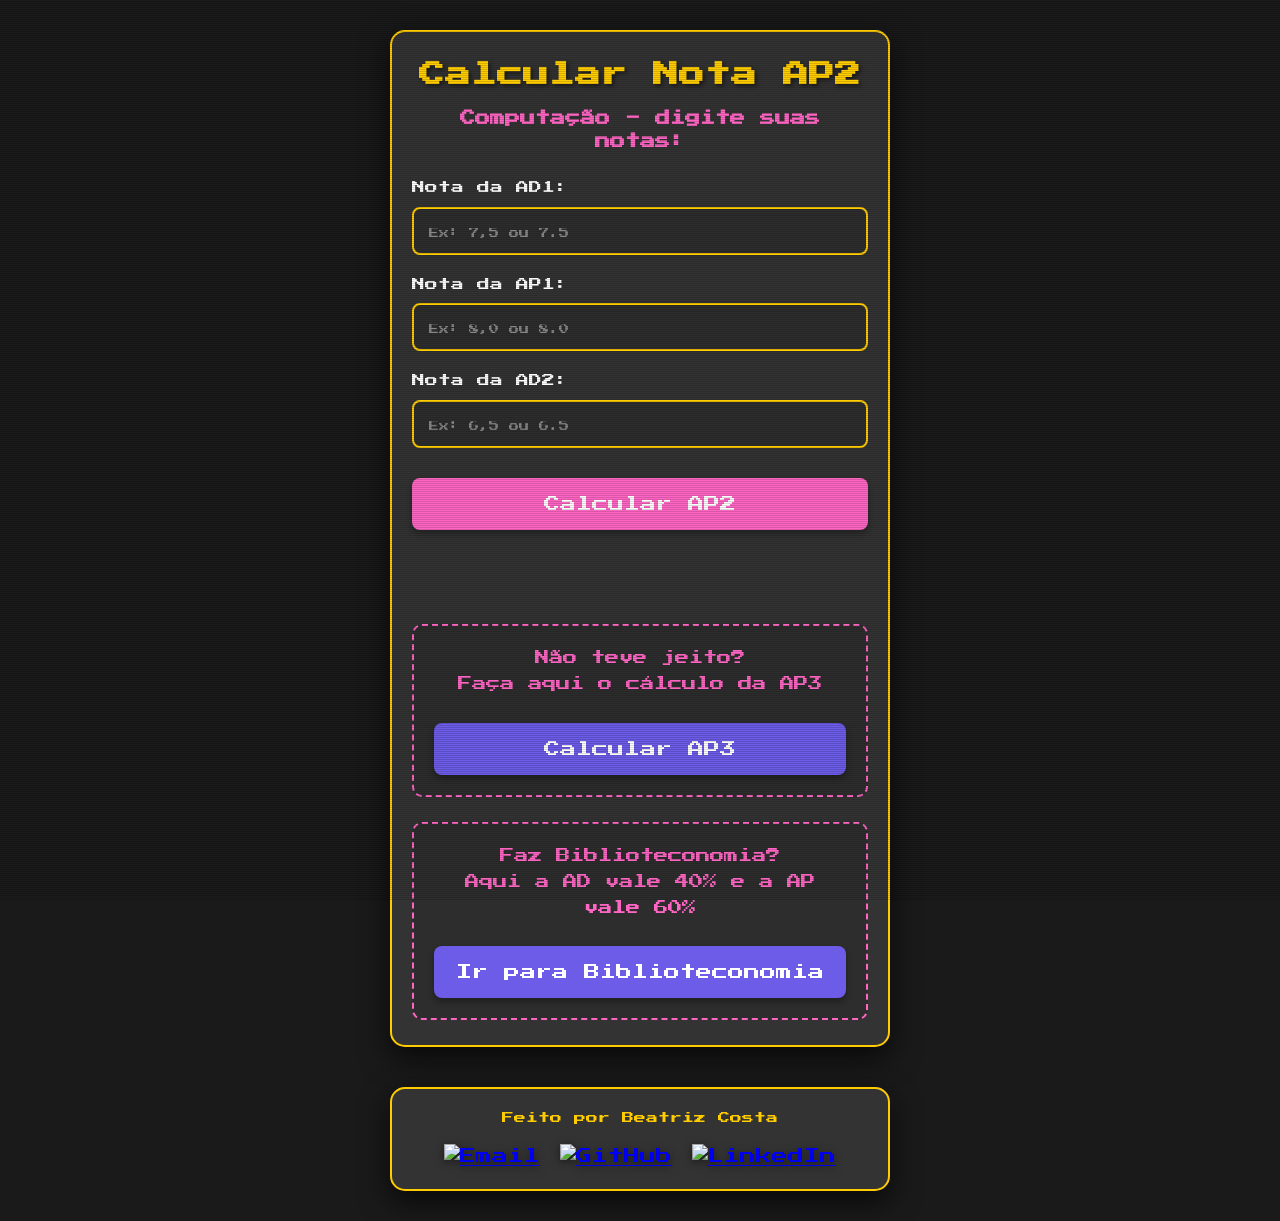
==== index.html @ c787dfb2 "feat: add biblioteconomia calculator AP2 and AP3 screens with AD weighted 4 and AP weighted 6. The r" ====
<!DOCTYPE html>
<html lang="en">
	<head>
		<meta charset="UTF-8" />
		<meta name="viewport" content="width=device-width, initial-scale=1.0" />
		<title>Vou passar, CEDERJ?</title>
		<style>
			        @import url('https://fonts.googleapis.com/css2?family=Press+Start+2P&display=swap');

			* {
			    margin: 0;
			    padding: 0;
			    box-sizing: border-box;
			}

			body {
			    font-family: 'Press Start 2P', cursive;
			    background-color: #1a1a1a;
			    color: #fff;
			    min-height: 100vh;
			    display: flex;
			    flex-direction: column;
			    justify-content: center;
			    align-items: center;
			    padding: 15px;
			    line-height: 1.6;
			}

			/* Animação de fade in */
			@keyframes fadeIn {
			    from {
			        opacity: 0;
			        transform: translateY(20px);
			    }
			    to {
			        opacity: 1;
			        transform: translateY(0);
			    }
			}

			/* Efeito scanline sutil */
			body::before {
			    content: '';
			    position: fixed;
			    top: 0;
			    left: 0;
			    width: 100%;
			    height: 100%;
			    background: repeating-linear-gradient(
			        0deg,
			        rgba(0, 0, 0, 0.15),
			        rgba(0, 0, 0, 0.15) 1px,
			        transparent 1px,
			        transparent 2px
			    );
			    pointer-events: none;
			    z-index: 1000;
			}

			.container {
			    background-color: #333;
			    padding: 25px 20px;
			    border-radius: 15px;
			    box-shadow: 0 10px 30px rgba(0, 0, 0, 0.7);
			    width: 100%;
			    max-width: 500px;
			    text-align: center;
			    margin-bottom: 20px;
			    animation: fadeIn 0.6s ease-out;
			    border: 2px solid #ffcc00;
			}

			h1 {
			    color: #ffcc00;
			    margin-bottom: 15px;
			    font-size: 1.2em;
			    line-height: 1.4;
			    text-shadow: 2px 2px 4px rgba(0, 0, 0, 0.5);
			}

			h2 {
			    color: #ff66c4;
			    margin-bottom: 25px;
			    font-size: 0.75em;
			    line-height: 1.5;
			}

			label {
			    display: block;
			    margin-bottom: 8px;
			    color: #fff;
			    text-align: left;
			    font-size: 0.7em;
			}

			input {
			    width: 100%;
			    padding: 15px;
			    margin-bottom: 20px;
			    border: 2px solid #ffcc00;
			    border-radius: 8px;
			    background-color: #2d2d2d;
			    color: #fff;
			    font-family: 'Press Start 2P', cursive;
			    font-size: 0.75em;
			    transition: all 0.3s ease;
			}

			input:focus {
			    outline: none;
			    border-color: #ff66c4;
			    background-color: #3d3d3d;
			    box-shadow: 0 0 10px rgba(255, 102, 196, 0.3);
			}

			input::placeholder {
			    color: #888;
			    font-size: 0.7em;
			}

			button {
			    width: 100%;
			    padding: 18px;
			    background-color: #ff66c4;
			    color: white;
			    border: none;
			    border-radius: 8px;
			    cursor: pointer;
			    font-size: 0.8em;
			    font-family: 'Press Start 2P', cursive;
			    margin-top: 10px;
			    transition: all 0.3s ease;
			    box-shadow: 0 4px 6px rgba(0, 0, 0, 0.3);
			}

			button:hover {
			    background-color: #ffcc00;
			    transform: translateY(-2px);
			    box-shadow: 0 6px 12px rgba(0, 0, 0, 0.4);
			}

			button:active {
			    transform: translateY(0);
			    box-shadow: 0 2px 4px rgba(0, 0, 0, 0.3);
			}

			button.secondary {
			    background-color: #6c5ce7;
			}

			button.secondary:hover {
			    background-color: #5f4dd1;
			}

			.result {
			    margin-top: 25px;
			    font-size: 0.75em;
			    line-height: 1.6;
			    color: #ffcc00;
			    background-color: #2d2d2d;
			    padding: 20px;
			    border-radius: 8px;
			    box-shadow: 0 4px 8px rgba(0, 0, 0, 0.5);
			    border: 2px solid #ffcc00;
			    opacity: 0;
			    visibility: hidden;
			    transition: all 0.4s ease;
			}

			.result.visible {
			    opacity: 1;
			    visibility: visible;
			    animation: fadeIn 0.4s ease-out;
			}

			.cta-box {
			    background-color: #2d2d2d;
			    padding: 20px;
			    border-radius: 10px;
			    margin-top: 25px;
			    border: 2px dashed #ff66c4;
			    animation: fadeIn 0.8s ease-out;
			}

			.cta-text {
			    color: #ff66c4;
			    font-size: 0.75em;
			    margin-bottom: 15px;
			    line-height: 1.8;
			}

			.footer {
			    background-color: #333;
			    padding: 20px;
			    border-radius: 15px;
			    box-shadow: 0 10px 30px rgba(0, 0, 0, 0.7);
			    width: 100%;
			    max-width: 500px;
			    text-align: center;
			    margin-top: 20px;
			    border: 2px solid #ffcc00;
			    animation: fadeIn 1s ease-out;
			}

			.footer-text {
			    font-size: 0.65em;
			    color: #ffcc00;
			    margin-bottom: 15px;
			}

			.footer-icons {
			    display: flex;
			    justify-content: center;
			    gap: 20px;
			}

			.icon-link {
			    display: inline-block;
			    transition: transform 0.3s ease;
			}

			.footer-icon {
			    width: 40px;
			    height: 40px;
			    transition: opacity 0.3s;
			    filter: drop-shadow(0 2px 4px rgba(0, 0, 0, 0.5));
			}

			.icon-link:hover {
			    transform: scale(1.1) translateY(-3px);
			}

			.footer-icon:hover {
			    opacity: 0.8;
			}

			/* Tablet */
			@media (min-width: 768px) {
			    body {
			        padding: 30px;
			    }

			    h1 {
			        font-size: 1.5em;
			    }

			    h2 {
			        font-size: 0.85em;
			    }

			    label {
			        font-size: 0.75em;
			    }

			    input {
			        font-size: 0.85em;
			    }

			    button {
			        font-size: 0.9em;
			    }

			    .result {
			        font-size: 0.85em;
			    }

			    .cta-text {
			        font-size: 0.85em;
			    }

			    .footer-text {
			        font-size: 0.75em;
			    }
			}

			/* Desktop */
			@media (min-width: 1024px) {
			    h1 {
			        font-size: 1.6em;
			    }

			    h2 {
			        font-size: 0.95em;
			    }

			    label {
			        font-size: 0.8em;
			    }

			    input {
			        font-size: 0.9em;
			    }

			    button {
			        font-size: 1em;
			    }

			    .result {
			        font-size: 0.9em;
			    }

			    .cta-text {
			        font-size: 0.9em;
			    }
			}
		</style>
	</head>
	<body>
		<div class="container">
			<h1>Calcular Nota AP2</h1>
			<h2>Computação - digite suas notas:</h2>
			<form id="notaForm">
				<label for="ad1">Nota da AD1:</label>
				<input type="text" id="ad1" name="ad1" placeholder="Ex: 7,5 ou 7.5" required />

				<label for="ap1">Nota da AP1:</label>
				<input type="text" id="ap1" name="ap1" placeholder="Ex: 8,0 ou 8.0" required />

				<label for="ad2">Nota da AD2:</label>
				<input type="text" id="ad2" name="ad2" placeholder="Ex: 6,5 ou 6.5" required />

				<button type="submit">Calcular AP2</button>
			</form>

			<p id="result" class="result"></p>

			<div class="cta-box">
				<p class="cta-text">
					Não teve jeito?<br />
					Faça aqui o cálculo da AP3
				</p>
				<a href="/ap3.html">
					<button type="button" class="secondary">Calcular AP3</button>
				</a>
			</div>

			<div class="cta-box">
				<p class="cta-text">
					Faz Biblioteconomia?<br />
					Aqui a AD vale 40% e a AP vale 60%
				</p>
				<a href="/biblioteconomia.html">
					<button type="button" class="secondary">Ir para Biblioteconomia</button>
				</a>
			</div>
		</div>

		<script>
			// Easter egg no console - old school style
			console.log('%c', 'font-size: 1px;');
			console.log('%c╔═══════════════════════════════════════════════════════╗', 'color: #00ff00; font-family: monospace;');
			console.log('%c║   CEDERJ VACATION CALCULATOR v1.0                    ║', 'color: #00ff00; font-family: monospace;');
			console.log('%c║   [Sistema de Cálculo de Notas Acadêmicas]          ║', 'color: #00ff00; font-family: monospace;');
			console.log('%c╚═══════════════════════════════════════════════════════╝', 'color: #00ff00; font-family: monospace;');
			console.log('%c', 'font-size: 1px;');
			console.log('%c> ALERT: Estudante curioso detectado!', 'color: #ff0000; font-family: monospace;');
			console.log('%c> Analisando intenções...', 'color: #ffcc00; font-family: monospace;');
			console.log('%c', 'font-size: 1px;');
			console.log('%c[SCAN COMPLETE]', 'color: #00ff00; font-family: monospace;');
			console.log('%cSe você está aqui, duas possibilidades:', 'color: #ffffff; font-family: monospace;');
			console.log('%c  [1] Você é dev e tá checando o código (salve, colega!)', 'color: #00d2ff; font-family: monospace;');
			console.log('%c  [2] Você tá tentando me hacker...', 'color: #ff6b6b; font-family: monospace;');
			console.log('%c-- Site reformulado numa sexta-feira depois de muito chá de hibisco', 'color: #888888; font-style: italic; font-family: monospace;');
			console.log('%c', 'font-size: 1px;');

			document.getElementById('notaForm').onsubmit = async function(event) {
			    event.preventDefault();

			    // Função auxiliar para normalizar entrada (aceita vírgula e ponto)
			    function parseNota(valor) {
			        return parseFloat(valor.replace(',', '.'));
			    }

			    let ad1 = parseNota(document.getElementById('ad1').value);
			    let ap1 = parseNota(document.getElementById('ap1').value);
			    let ad2 = parseNota(document.getElementById('ad2').value);
			    let resultElement = document.getElementById('result');

			    // Validação client-side
			    if (isNaN(ad1) || isNaN(ap1) || isNaN(ad2)) {
			        resultElement.innerText = 'Por favor, preencha todos os campos com números válidos.';
			        resultElement.classList.add('visible');
			        return;
			    }

			    if (ad1 < 0 || ad1 > 10 || ap1 < 0 || ap1 > 10 || ad2 < 0 || ad2 > 10) {
			        resultElement.innerText = 'As notas devem estar entre 0 e 10.';
			        resultElement.classList.add('visible');
			        return;
			    }

			    try {
			        let response = await fetch('/calculate', {
			            method: 'POST',
			            headers: {
			                'Content-Type': 'application/json'
			            },
			            body: JSON.stringify({ ad1, ap1, ad2 })
			        });

			        let result = await response.json();

			        if (response.ok && result.success) {
			            resultElement.innerText = `Você precisa tirar pelo menos ${result.nota_ap2.toFixed(2)} na AP2 para alcançar uma média final de 6.`;
			        } else {
			            resultElement.innerText = result.error || 'Erro ao calcular. Tente novamente.';
			        }
			    } catch (error) {
			        resultElement.innerText = 'Erro de conexão. Tente novamente.';
			    }

			    resultElement.classList.add('visible');
			}
		</script>

		<footer class="footer">
			<p class="footer-text">Feito por Beatriz Costa</p>
			<div class="footer-icons">
				<a href="mailto:devbcdc@proton.me" target="_blank" class="icon-link">
					<img src="/static/assets/icons8-mail-48.png" alt="Email" class="footer-icon" />
				</a>
				<a href="https://www.github.com/brawlingthebits" target="_blank" class="icon-link">
					<img src="/static/assets/icons8-github-48.png" alt="GitHub" class="footer-icon" />
				</a>
				<a href="https://www.linkedin.com/in/dev-bcdc/" target="_blank" class="icon-link">
					<img src="/static/assets/icons8-linkedin-circundado-48.png" alt="LinkedIn" class="footer-icon" />
				</a>
			</div>
		</footer>
	</body>
</html>
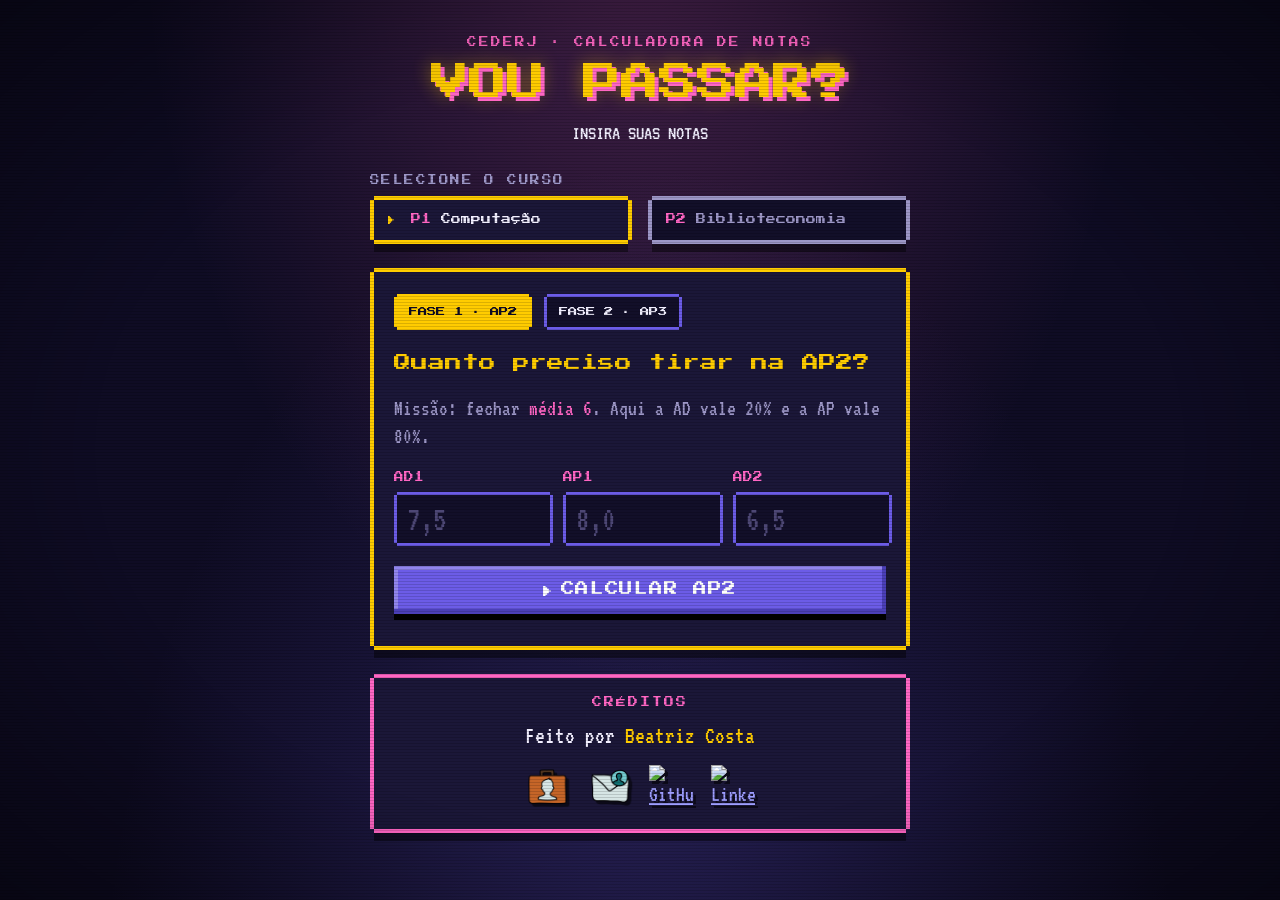
==== commit b499922a: "feat: arcade redesign for computação with self-hosted fonts - Computação: arcade screen with course " ====
--- a/index.html
+++ b/index.html
@@ -1,431 +1,100 @@
 <!DOCTYPE html>
-<html lang="en">
+<html lang="pt-BR">
 	<head>
 		<meta charset="UTF-8" />
 		<meta name="viewport" content="width=device-width, initial-scale=1.0" />
 		<title>Vou passar, CEDERJ?</title>
-		<style>
-			        @import url('https://fonts.googleapis.com/css2?family=Press+Start+2P&display=swap');
-
-			* {
-			    margin: 0;
-			    padding: 0;
-			    box-sizing: border-box;
-			}
-
-			body {
-			    font-family: 'Press Start 2P', cursive;
-			    background-color: #1a1a1a;
-			    color: #fff;
-			    min-height: 100vh;
-			    display: flex;
-			    flex-direction: column;
-			    justify-content: center;
-			    align-items: center;
-			    padding: 15px;
-			    line-height: 1.6;
-			}
-
-			/* Animação de fade in */
-			@keyframes fadeIn {
-			    from {
-			        opacity: 0;
-			        transform: translateY(20px);
-			    }
-			    to {
-			        opacity: 1;
-			        transform: translateY(0);
-			    }
-			}
-
-			/* Efeito scanline sutil */
-			body::before {
-			    content: '';
-			    position: fixed;
-			    top: 0;
-			    left: 0;
-			    width: 100%;
-			    height: 100%;
-			    background: repeating-linear-gradient(
-			        0deg,
-			        rgba(0, 0, 0, 0.15),
-			        rgba(0, 0, 0, 0.15) 1px,
-			        transparent 1px,
-			        transparent 2px
-			    );
-			    pointer-events: none;
-			    z-index: 1000;
-			}
-
-			.container {
-			    background-color: #333;
-			    padding: 25px 20px;
-			    border-radius: 15px;
-			    box-shadow: 0 10px 30px rgba(0, 0, 0, 0.7);
-			    width: 100%;
-			    max-width: 500px;
-			    text-align: center;
-			    margin-bottom: 20px;
-			    animation: fadeIn 0.6s ease-out;
-			    border: 2px solid #ffcc00;
-			}
-
-			h1 {
-			    color: #ffcc00;
-			    margin-bottom: 15px;
-			    font-size: 1.2em;
-			    line-height: 1.4;
-			    text-shadow: 2px 2px 4px rgba(0, 0, 0, 0.5);
-			}
-
-			h2 {
-			    color: #ff66c4;
-			    margin-bottom: 25px;
-			    font-size: 0.75em;
-			    line-height: 1.5;
-			}
-
-			label {
-			    display: block;
-			    margin-bottom: 8px;
-			    color: #fff;
-			    text-align: left;
-			    font-size: 0.7em;
-			}
-
-			input {
-			    width: 100%;
-			    padding: 15px;
-			    margin-bottom: 20px;
-			    border: 2px solid #ffcc00;
-			    border-radius: 8px;
-			    background-color: #2d2d2d;
-			    color: #fff;
-			    font-family: 'Press Start 2P', cursive;
-			    font-size: 0.75em;
-			    transition: all 0.3s ease;
-			}
-
-			input:focus {
-			    outline: none;
-			    border-color: #ff66c4;
-			    background-color: #3d3d3d;
-			    box-shadow: 0 0 10px rgba(255, 102, 196, 0.3);
-			}
-
-			input::placeholder {
-			    color: #888;
-			    font-size: 0.7em;
-			}
-
-			button {
-			    width: 100%;
-			    padding: 18px;
-			    background-color: #ff66c4;
-			    color: white;
-			    border: none;
-			    border-radius: 8px;
-			    cursor: pointer;
-			    font-size: 0.8em;
-			    font-family: 'Press Start 2P', cursive;
-			    margin-top: 10px;
-			    transition: all 0.3s ease;
-			    box-shadow: 0 4px 6px rgba(0, 0, 0, 0.3);
-			}
-
-			button:hover {
-			    background-color: #ffcc00;
-			    transform: translateY(-2px);
-			    box-shadow: 0 6px 12px rgba(0, 0, 0, 0.4);
-			}
-
-			button:active {
-			    transform: translateY(0);
-			    box-shadow: 0 2px 4px rgba(0, 0, 0, 0.3);
-			}
-
-			button.secondary {
-			    background-color: #6c5ce7;
-			}
-
-			button.secondary:hover {
-			    background-color: #5f4dd1;
-			}
-
-			.result {
-			    margin-top: 25px;
-			    font-size: 0.75em;
-			    line-height: 1.6;
-			    color: #ffcc00;
-			    background-color: #2d2d2d;
-			    padding: 20px;
-			    border-radius: 8px;
-			    box-shadow: 0 4px 8px rgba(0, 0, 0, 0.5);
-			    border: 2px solid #ffcc00;
-			    opacity: 0;
-			    visibility: hidden;
-			    transition: all 0.4s ease;
-			}
-
-			.result.visible {
-			    opacity: 1;
-			    visibility: visible;
-			    animation: fadeIn 0.4s ease-out;
-			}
-
-			.cta-box {
-			    background-color: #2d2d2d;
-			    padding: 20px;
-			    border-radius: 10px;
-			    margin-top: 25px;
-			    border: 2px dashed #ff66c4;
-			    animation: fadeIn 0.8s ease-out;
-			}
-
-			.cta-text {
-			    color: #ff66c4;
-			    font-size: 0.75em;
-			    margin-bottom: 15px;
-			    line-height: 1.8;
-			}
-
-			.footer {
-			    background-color: #333;
-			    padding: 20px;
-			    border-radius: 15px;
-			    box-shadow: 0 10px 30px rgba(0, 0, 0, 0.7);
-			    width: 100%;
-			    max-width: 500px;
-			    text-align: center;
-			    margin-top: 20px;
-			    border: 2px solid #ffcc00;
-			    animation: fadeIn 1s ease-out;
-			}
-
-			.footer-text {
-			    font-size: 0.65em;
-			    color: #ffcc00;
-			    margin-bottom: 15px;
-			}
-
-			.footer-icons {
-			    display: flex;
-			    justify-content: center;
-			    gap: 20px;
-			}
-
-			.icon-link {
-			    display: inline-block;
-			    transition: transform 0.3s ease;
-			}
-
-			.footer-icon {
-			    width: 40px;
-			    height: 40px;
-			    transition: opacity 0.3s;
-			    filter: drop-shadow(0 2px 4px rgba(0, 0, 0, 0.5));
-			}
-
-			.icon-link:hover {
-			    transform: scale(1.1) translateY(-3px);
-			}
-
-			.footer-icon:hover {
-			    opacity: 0.8;
-			}
-
-			/* Tablet */
-			@media (min-width: 768px) {
-			    body {
-			        padding: 30px;
-			    }
-
-			    h1 {
-			        font-size: 1.5em;
-			    }
-
-			    h2 {
-			        font-size: 0.85em;
-			    }
-
-			    label {
-			        font-size: 0.75em;
-			    }
-
-			    input {
-			        font-size: 0.85em;
-			    }
-
-			    button {
-			        font-size: 0.9em;
-			    }
-
-			    .result {
-			        font-size: 0.85em;
-			    }
-
-			    .cta-text {
-			        font-size: 0.85em;
-			    }
-
-			    .footer-text {
-			        font-size: 0.75em;
-			    }
-			}
-
-			/* Desktop */
-			@media (min-width: 1024px) {
-			    h1 {
-			        font-size: 1.6em;
-			    }
-
-			    h2 {
-			        font-size: 0.95em;
-			    }
-
-			    label {
-			        font-size: 0.8em;
-			    }
-
-			    input {
-			        font-size: 0.9em;
-			    }
-
-			    button {
-			        font-size: 1em;
-			    }
-
-			    .result {
-			        font-size: 0.9em;
-			    }
-
-			    .cta-text {
-			        font-size: 0.9em;
-			    }
-			}
-		</style>
+		<meta name="description" content="Calculadora de AP2 e AP3 do CEDERJ para Computação." />
+		<link rel="icon" href="data:image/svg+xml,%3Csvg xmlns='http://www.w3.org/2000/svg' viewBox='0 0 16 16' shape-rendering='crispEdges'%3E%3Crect width='16' height='16' fill='%236c5ce7'/%3E%3Cg fill='%23ffcc00'%3E%3Crect x='6' y='4' width='1' height='1'/%3E%3Crect x='7' y='4' width='1' height='1'/%3E%3Crect x='8' y='4' width='1' height='1'/%3E%3Crect x='9' y='4' width='1' height='1'/%3E%3Crect x='5' y='5' width='1' height='1'/%3E%3Crect x='6' y='5' width='1' height='1'/%3E%3Crect x='9' y='5' width='1' height='1'/%3E%3Crect x='10' y='5' width='1' height='1'/%3E%3Crect x='9' y='6' width='1' height='1'/%3E%3Crect x='10' y='6' width='1' height='1'/%3E%3Crect x='8' y='7' width='1' height='1'/%3E%3Crect x='9' y='7' width='1' height='1'/%3E%3Crect x='7' y='8' width='1' height='1'/%3E%3Crect x='8' y='8' width='1' height='1'/%3E%3Crect x='7' y='9' width='1' height='1'/%3E%3Crect x='8' y='9' width='1' height='1'/%3E%3Crect x='7' y='11' width='1' height='1'/%3E%3Crect x='8' y='11' width='1' height='1'/%3E%3C/g%3E%3C/svg%3E" />
+		<link rel="stylesheet" href="/static/computacao.css" />
+		<script src="/static/computacao.js" defer></script>
+		<script src="/static/computacao-ap2.js" defer></script>
 	</head>
 	<body>
-		<div class="container">
-			<h1>Calcular Nota AP2</h1>
-			<h2>Computação - digite suas notas:</h2>
-			<form id="notaForm">
-				<label for="ad1">Nota da AD1:</label>
-				<input type="text" id="ad1" name="ad1" placeholder="Ex: 7,5 ou 7.5" required />
+		<div class="fliperama">
+			<header class="letreiro">
+				<p class="letreiro-topo">CEDERJ · CALCULADORA DE NOTAS</p>
+				<h1>VOU PASSAR<span class="piscando">?</span></h1>
+				<p class="letreiro-sub"><span class="insira">INSIRA SUAS NOTAS</span></p>
+			</header>
 
-				<label for="ap1">Nota da AP1:</label>
-				<input type="text" id="ap1" name="ap1" placeholder="Ex: 8,0 ou 8.0" required />
+			<nav class="selecao" aria-label="Curso">
+				<p class="rotulo-pixel">Selecione o curso</p>
+				<div class="jogadores">
+					<a href="/" class="jogador pixel" aria-current="page"><span class="p">P1</span> Computação</a>
+					<a href="/biblioteconomia.html" class="jogador pixel"><span class="p">P2</span> Biblioteconomia</a>
+				</div>
+			</nav>
 
-				<label for="ad2">Nota da AD2:</label>
-				<input type="text" id="ad2" name="ad2" placeholder="Ex: 6,5 ou 6.5" required />
+			<main class="tela pixel">
+				<nav class="fases" aria-label="Calculadoras">
+					<a href="/" class="fase" aria-current="page">FASE 1 · AP2</a>
+					<a href="/ap3.html" class="fase">FASE 2 · AP3</a>
+				</nav>
 
-				<button type="submit">Calcular AP2</button>
-			</form>
+				<h2>Quanto preciso tirar na AP2?</h2>
+				<p class="missao">Missão: fechar <strong>média 6</strong>. Aqui a AD vale 20% e a AP vale 80%.</p>
 
-			<p id="result" class="result"></p>
+				<form id="notaForm" novalidate>
+					<div class="campos">
+					<div class="campo">
+						<label for="ad1">AD1</label>
+						<input type="text" id="ad1" name="ad1" placeholder="7,5" inputmode="decimal" autocomplete="off" maxlength="5" />
+					</div>
+					<div class="campo">
+						<label for="ap1">AP1</label>
+						<input type="text" id="ap1" name="ap1" placeholder="8,0" inputmode="decimal" autocomplete="off" maxlength="5" />
+					</div>
+					<div class="campo">
+						<label for="ad2">AD2</label>
+						<input type="text" id="ad2" name="ad2" placeholder="6,5" inputmode="decimal" autocomplete="off" maxlength="5" />
+					</div>
+					</div>
 
-			<div class="cta-box">
-				<p class="cta-text">
-					Não teve jeito?<br />
-					Faça aqui o cálculo da AP3
-				</p>
-				<a href="/ap3.html">
-					<button type="button" class="secondary">Calcular AP3</button>
-				</a>
-			</div>
+					<button type="submit" class="botao" id="botaoCalcular">CALCULAR AP2</button>
+				</form>
 
-			<div class="cta-box">
-				<p class="cta-text">
-					Faz Biblioteconomia?<br />
-					Aqui a AD vale 40% e a AP vale 60%
-				</p>
-				<a href="/biblioteconomia.html">
-					<button type="button" class="secondary">Ir para Biblioteconomia</button>
-				</a>
-			</div>
+				<section id="result" class="hud pixel" role="status" aria-live="polite" hidden>
+					<p class="hud-status"></p>
+					<div class="hud-placar" aria-hidden="true">
+						<span class="hud-rotulo"></span>
+						<span class="hud-numero"></span>
+					</div>
+					<div class="hud-energia" aria-hidden="true">
+						<div class="barra"></div>
+						<div class="barra-escala"><span>0</span><span>5</span><span>10</span></div>
+					</div>
+					<p class="hud-detalhe"></p>
+					<a class="hud-acao" href="/ap3.html" hidden></a>
+				</section>
+			</main>
+
+			<footer class="creditos pixel">
+				<p class="creditos-titulo">CRÉDITOS</p>
+				<p class="creditos-nome">Feito por <strong>Beatriz Costa</strong></p>
+				<ul class="links">
+					<li>
+						<a href="https://beatrizcosta.fly.dev/" target="_blank" rel="noopener noreferrer" class="icon-link" title="Site">
+							<img src="/static/assets/icons8-portfolio-100.png" alt="Site" class="footer-icon" width="48" height="48" />
+						</a>
+					</li>
+					<li>
+						<a href="mailto:devbcdc@proton.me" class="icon-link" title="E-mail">
+							<img src="/static/assets/icons8-mail-contact-100.png" alt="E-mail" class="footer-icon" width="48" height="48" />
+						</a>
+					</li>
+					<li>
+						<a href="https://www.github.com/brawlingthebits" target="_blank" rel="noopener noreferrer" class="icon-link" title="GitHub">
+							<img src="/static/assets/icons8-github-48.png" alt="GitHub" class="footer-icon" width="48" height="48" />
+						</a>
+					</li>
+					<li>
+						<a href="https://www.linkedin.com/in/dev-beatriz-costa/" target="_blank" rel="noopener noreferrer" class="icon-link" title="LinkedIn">
+							<img src="/static/assets/icons8-linkedin-circundado-48.png" alt="LinkedIn" class="footer-icon" width="48" height="48" />
+						</a>
+					</li>
+				</ul>
+			</footer>
 		</div>
-
-		<script>
-			// Easter egg no console - old school style
-			console.log('%c', 'font-size: 1px;');
-			console.log('%c╔═══════════════════════════════════════════════════════╗', 'color: #00ff00; font-family: monospace;');
-			console.log('%c║   CEDERJ VACATION CALCULATOR v1.0                    ║', 'color: #00ff00; font-family: monospace;');
-			console.log('%c║   [Sistema de Cálculo de Notas Acadêmicas]          ║', 'color: #00ff00; font-family: monospace;');
-			console.log('%c╚═══════════════════════════════════════════════════════╝', 'color: #00ff00; font-family: monospace;');
-			console.log('%c', 'font-size: 1px;');
-			console.log('%c> ALERT: Estudante curioso detectado!', 'color: #ff0000; font-family: monospace;');
-			console.log('%c> Analisando intenções...', 'color: #ffcc00; font-family: monospace;');
-			console.log('%c', 'font-size: 1px;');
-			console.log('%c[SCAN COMPLETE]', 'color: #00ff00; font-family: monospace;');
-			console.log('%cSe você está aqui, duas possibilidades:', 'color: #ffffff; font-family: monospace;');
-			console.log('%c  [1] Você é dev e tá checando o código (salve, colega!)', 'color: #00d2ff; font-family: monospace;');
-			console.log('%c  [2] Você tá tentando me hacker...', 'color: #ff6b6b; font-family: monospace;');
-			console.log('%c-- Site reformulado numa sexta-feira depois de muito chá de hibisco', 'color: #888888; font-style: italic; font-family: monospace;');
-			console.log('%c', 'font-size: 1px;');
-
-			document.getElementById('notaForm').onsubmit = async function(event) {
-			    event.preventDefault();
-
-			    // Função auxiliar para normalizar entrada (aceita vírgula e ponto)
-			    function parseNota(valor) {
-			        return parseFloat(valor.replace(',', '.'));
-			    }
-
-			    let ad1 = parseNota(document.getElementById('ad1').value);
-			    let ap1 = parseNota(document.getElementById('ap1').value);
-			    let ad2 = parseNota(document.getElementById('ad2').value);
-			    let resultElement = document.getElementById('result');
-
-			    // Validação client-side
-			    if (isNaN(ad1) || isNaN(ap1) || isNaN(ad2)) {
-			        resultElement.innerText = 'Por favor, preencha todos os campos com números válidos.';
-			        resultElement.classList.add('visible');
-			        return;
-			    }
-
-			    if (ad1 < 0 || ad1 > 10 || ap1 < 0 || ap1 > 10 || ad2 < 0 || ad2 > 10) {
-			        resultElement.innerText = 'As notas devem estar entre 0 e 10.';
-			        resultElement.classList.add('visible');
-			        return;
-			    }
-
-			    try {
-			        let response = await fetch('/calculate', {
-			            method: 'POST',
-			            headers: {
-			                'Content-Type': 'application/json'
-			            },
-			            body: JSON.stringify({ ad1, ap1, ad2 })
-			        });
-
-			        let result = await response.json();
-
-			        if (response.ok && result.success) {
-			            resultElement.innerText = `Você precisa tirar pelo menos ${result.nota_ap2.toFixed(2)} na AP2 para alcançar uma média final de 6.`;
-			        } else {
-			            resultElement.innerText = result.error || 'Erro ao calcular. Tente novamente.';
-			        }
-			    } catch (error) {
-			        resultElement.innerText = 'Erro de conexão. Tente novamente.';
-			    }
-
-			    resultElement.classList.add('visible');
-			}
-		</script>
-
-		<footer class="footer">
-			<p class="footer-text">Feito por Beatriz Costa</p>
-			<div class="footer-icons">
-				<a href="mailto:devbcdc@proton.me" target="_blank" class="icon-link">
-					<img src="/static/assets/icons8-mail-48.png" alt="Email" class="footer-icon" />
-				</a>
-				<a href="https://www.github.com/brawlingthebits" target="_blank" class="icon-link">
-					<img src="/static/assets/icons8-github-48.png" alt="GitHub" class="footer-icon" />
-				</a>
-				<a href="https://www.linkedin.com/in/dev-bcdc/" target="_blank" class="icon-link">
-					<img src="/static/assets/icons8-linkedin-circundado-48.png" alt="LinkedIn" class="footer-icon" />
-				</a>
-			</div>
-		</footer>
 	</body>
 </html>
--- a/static/computacao.css
+++ b/static/computacao.css
@@ -0,0 +1,553 @@
+/* Tela de fliperama: letreiro neon, seleção de jogador, fases e placar */
+
+/* Fontes hospedadas no próprio site (licenças em /static/fonts) */
+@font-face {
+    font-family: 'Press Start 2P';
+    font-display: swap;
+    src: url('fonts/press-start-2p.woff2') format('woff2');
+}
+
+@font-face {
+    font-family: 'VT323';
+    font-display: swap;
+    src: url('fonts/vt323.woff2') format('woff2');
+}
+
+:root {
+    color-scheme: dark;
+    --fundo: #0f0c24;
+    --tela: #1b1738;
+    --tela-funda: #120f29;
+    --amarelo: #ffcc00;
+    --rosa: #ff66c4;
+    --roxo: #6c5ce7;
+    --roxo-escuro: #4b3fb8;
+    --verde: #00ff88;
+    --vermelho: #ff4d6d;
+    --texto: #f2efff;
+    --apagado: #9d97c7;
+
+    --fonte-pixel: 'Press Start 2P', ui-monospace, 'Courier New', monospace;
+    --fonte-terminal: 'VT323', ui-monospace, 'Courier New', monospace;
+
+    /* Borda de pixel com cantos recortados */
+    --px: 4px;
+}
+
+* {
+    margin: 0;
+    padding: 0;
+    box-sizing: border-box;
+}
+
+body {
+    min-height: 100vh;
+    background:
+        radial-gradient(ellipse at 50% -10%, rgba(255, 102, 196, 0.22), transparent 55%),
+        radial-gradient(ellipse at 50% 120%, rgba(108, 92, 231, 0.28), transparent 60%),
+        var(--fundo);
+    color: var(--texto);
+    font-family: var(--fonte-terminal);
+    font-size: 1.35rem;
+    line-height: 1.3;
+    padding-inline: 16px;
+    padding-block: 28px 40px;
+    display: flex;
+    flex-direction: column;
+    align-items: center;
+}
+
+/* Scanlines do monitor CRT */
+body::before {
+    content: '';
+    position: fixed;
+    inset: 0;
+    background: repeating-linear-gradient(0deg, rgba(0, 0, 0, 0.14) 0 1px, transparent 1px 3px);
+    pointer-events: none;
+    z-index: 1000;
+}
+
+/* Vinheta nas bordas da tela */
+body::after {
+    content: '';
+    position: fixed;
+    inset: 0;
+    background: radial-gradient(ellipse at center, transparent 60%, rgba(0, 0, 0, 0.45));
+    pointer-events: none;
+    z-index: 999;
+}
+
+.fliperama {
+    width: 100%;
+    max-width: 540px;
+    display: flex;
+    flex-direction: column;
+    gap: 24px;
+}
+
+.pixel {
+    background: var(--tela);
+    box-shadow:
+        0 calc(var(--px) * -1) 0 0 var(--borda, var(--amarelo)),
+        0 var(--px) 0 0 var(--borda, var(--amarelo)),
+        calc(var(--px) * -1) 0 0 0 var(--borda, var(--amarelo)),
+        var(--px) 0 0 0 var(--borda, var(--amarelo)),
+        0 calc(var(--px) * 3) 0 0 rgba(0, 0, 0, 0.45);
+    margin: var(--px);
+}
+
+/* Letreiro */
+.letreiro {
+    text-align: center;
+    display: flex;
+    flex-direction: column;
+    gap: 12px;
+    padding-block: 8px 4px;
+}
+
+.letreiro-topo {
+    font-family: var(--fonte-pixel);
+    font-size: 0.6rem;
+    letter-spacing: 0.2em;
+    color: var(--rosa);
+}
+
+.letreiro h1 {
+    font-family: var(--fonte-pixel);
+    font-weight: 400;
+    font-size: clamp(1.5rem, 7.5vw, 2.4rem);
+    line-height: 1.2;
+    color: var(--amarelo);
+    text-shadow:
+        4px 4px 0 var(--rosa),
+        0 0 18px rgba(255, 204, 0, 0.45);
+}
+
+.letreiro h1 .piscando {
+    animation: piscar 1.1s steps(1) infinite;
+}
+
+.letreiro-sub {
+    font-size: 1.3rem;
+    color: var(--apagado);
+}
+
+.insira {
+    color: var(--texto);
+    animation: piscar 1.1s steps(1) infinite;
+}
+
+@keyframes piscar {
+    50% {
+        opacity: 0;
+    }
+}
+
+/* Seleção de jogador (curso) */
+.selecao {
+    display: flex;
+    flex-direction: column;
+    gap: 10px;
+}
+
+.rotulo-pixel {
+    font-family: var(--fonte-pixel);
+    font-size: 0.6rem;
+    letter-spacing: 0.15em;
+    color: var(--apagado);
+    text-transform: uppercase;
+}
+
+.jogadores {
+    display: grid;
+    grid-template-columns: repeat(auto-fit, minmax(200px, 1fr));
+    gap: 16px;
+}
+
+.jogador {
+    --borda: var(--apagado);
+    display: flex;
+    align-items: center;
+    gap: 10px;
+    padding: 12px 14px;
+    color: var(--apagado);
+    text-decoration: none;
+    font-family: var(--fonte-pixel);
+    font-size: 0.62rem;
+    line-height: 1.6;
+    background: var(--tela-funda);
+}
+
+.jogador .p {
+    color: var(--rosa);
+}
+
+.jogador[aria-current="page"] {
+    --borda: var(--amarelo);
+    color: var(--texto);
+    background: var(--tela);
+}
+
+.jogador[aria-current="page"]::before {
+    color: var(--amarelo);
+    animation: piscar 0.8s steps(1) infinite;
+}
+
+.jogador:not([aria-current]):hover {
+    --borda: var(--rosa);
+    color: var(--texto);
+}
+
+/* Tela principal */
+.tela {
+    padding: 22px 20px 26px;
+    display: flex;
+    flex-direction: column;
+    gap: 20px;
+}
+
+.fases {
+    display: flex;
+    flex-wrap: wrap;
+    gap: 12px;
+}
+
+.fase {
+    --borda: var(--roxo);
+    font-family: var(--fonte-pixel);
+    font-size: 0.58rem;
+    padding: 9px 12px;
+    color: var(--texto);
+    text-decoration: none;
+    background: var(--tela-funda);
+    box-shadow:
+        0 -3px 0 0 var(--borda),
+        0 3px 0 0 var(--borda),
+        -3px 0 0 0 var(--borda),
+        3px 0 0 0 var(--borda);
+    margin: 3px;
+}
+
+.fase[aria-current="page"] {
+    --borda: var(--amarelo);
+    background: var(--amarelo);
+    color: var(--fundo);
+}
+
+.fase:not([aria-current]):hover {
+    --borda: var(--rosa);
+}
+
+.tela h2 {
+    font-family: var(--fonte-pixel);
+    font-weight: 400;
+    font-size: clamp(0.85rem, 3.6vw, 1.05rem);
+    line-height: 1.5;
+    color: var(--amarelo);
+    text-wrap: balance;
+}
+
+.missao {
+    color: var(--apagado);
+}
+
+.missao strong {
+    color: var(--rosa);
+    font-weight: 400;
+}
+
+form {
+    display: flex;
+    flex-direction: column;
+    gap: 20px;
+}
+
+.campos {
+    display: grid;
+    grid-template-columns: repeat(auto-fit, minmax(80px, 1fr));
+    gap: 18px 16px;
+}
+
+.campo {
+    display: flex;
+    flex-direction: column;
+    gap: 8px;
+    min-width: 0;
+}
+
+.campo label {
+    font-family: var(--fonte-pixel);
+    font-size: 0.6rem;
+    color: var(--rosa);
+}
+
+.campo input {
+    width: 100%;
+    font-family: var(--fonte-terminal);
+    font-size: 2.1rem;
+    line-height: 1;
+    color: var(--amarelo);
+    background: var(--tela-funda);
+    border: none;
+    padding: 8px 10px 6px;
+    box-shadow:
+        0 -3px 0 0 var(--roxo),
+        0 3px 0 0 var(--roxo),
+        -3px 0 0 0 var(--roxo),
+        3px 0 0 0 var(--roxo);
+    margin: 3px;
+    caret-color: var(--rosa);
+    font-variant-numeric: tabular-nums;
+}
+
+.campo input::placeholder {
+    color: #4d4775;
+}
+
+.campo input:focus {
+    outline: none;
+    box-shadow:
+        0 -3px 0 0 var(--amarelo),
+        0 3px 0 0 var(--amarelo),
+        -3px 0 0 0 var(--amarelo),
+        3px 0 0 0 var(--amarelo),
+        0 0 16px rgba(255, 204, 0, 0.35);
+}
+
+.botao {
+    align-self: stretch;
+    font-family: var(--fonte-pixel);
+    font-size: 0.85rem;
+    letter-spacing: 0.05em;
+    color: #fff;
+    background: var(--roxo);
+    border: none;
+    padding: 16px 20px 18px;
+    cursor: pointer;
+    box-shadow:
+        inset -4px -5px 0 0 var(--roxo-escuro),
+        inset 4px 4px 0 0 rgba(255, 255, 255, 0.25),
+        0 6px 0 0 #000;
+    margin-bottom: 6px;
+}
+
+.botao:hover {
+    background: #7d6ef0;
+}
+
+.botao:active {
+    transform: translateY(4px);
+    box-shadow:
+        inset -4px -5px 0 0 var(--roxo-escuro),
+        inset 4px 4px 0 0 rgba(255, 255, 255, 0.25),
+        0 2px 0 0 #000;
+}
+
+a:focus-visible,
+.botao:focus-visible {
+    outline: 3px dashed var(--amarelo);
+    outline-offset: 6px;
+}
+
+/* Seta em pixel art (a fonte pixelada não tem o ▶) */
+.botao::before,
+.hud-acao::before,
+.jogador[aria-current="page"]::before {
+    content: '';
+    display: inline-block;
+    width: 0.6em;
+    height: 0.8em;
+    margin-right: 0.7em;
+    background: currentColor;
+    clip-path: polygon(0 0, 30% 0, 30% 15%, 50% 15%, 50% 30%, 70% 30%, 70% 45%, 100% 45%, 100% 55%, 70% 55%, 70% 70%, 50% 70%, 50% 85%, 30% 85%, 30% 100%, 0 100%);
+    vertical-align: -0.05em;
+}
+
+/* Placar com o resultado */
+.hud {
+    --cor: var(--amarelo);
+    --borda: var(--cor);
+    background: var(--tela-funda);
+    padding: 18px 18px 20px;
+    display: flex;
+    flex-direction: column;
+    gap: 14px;
+}
+
+.hud.ok {
+    --cor: var(--verde);
+}
+
+.hud.perigo {
+    --cor: var(--vermelho);
+}
+
+.hud.aparecendo {
+    animation: aparecer 0.45s steps(3);
+}
+
+@keyframes aparecer {
+    0% {
+        opacity: 0;
+    }
+    50% {
+        opacity: 1;
+    }
+    70% {
+        opacity: 0.2;
+    }
+    100% {
+        opacity: 1;
+    }
+}
+
+.hud-status {
+    font-family: var(--fonte-pixel);
+    font-size: clamp(0.8rem, 3.8vw, 1rem);
+    color: var(--cor);
+    text-shadow: 0 0 12px var(--cor);
+}
+
+.hud-placar {
+    display: flex;
+    align-items: baseline;
+    justify-content: space-between;
+    gap: 12px;
+    flex-wrap: wrap;
+}
+
+.hud-rotulo {
+    font-family: var(--fonte-pixel);
+    font-size: 0.55rem;
+    line-height: 1.6;
+    color: var(--apagado);
+}
+
+.hud-numero {
+    font-family: var(--fonte-terminal);
+    font-size: 3.6rem;
+    line-height: 0.9;
+    color: var(--cor);
+    font-variant-numeric: tabular-nums;
+}
+
+/* Barra de energia: 10 blocos, um por ponto da nota */
+.barra {
+    --nivel: 0;
+    position: relative;
+    height: 22px;
+    background: repeating-linear-gradient(90deg, #2a2550 0 calc(10% - 4px), transparent calc(10% - 4px) 10%);
+}
+
+.barra::before {
+    content: '';
+    position: absolute;
+    inset: 0;
+    background: repeating-linear-gradient(90deg, var(--cor) 0 calc(10% - 4px), transparent calc(10% - 4px) 10%);
+    clip-path: inset(0 calc(100% - var(--nivel) * 10%) 0 0);
+    transition: clip-path 0.5s steps(10);
+}
+
+.hud-energia {
+    display: flex;
+    flex-direction: column;
+    gap: 4px;
+}
+
+.barra-escala {
+    display: flex;
+    justify-content: space-between;
+    font-size: 1rem;
+    color: var(--apagado);
+}
+
+.hud-detalhe {
+    white-space: pre-line;
+    color: var(--texto);
+}
+
+.hud-acao {
+    align-self: flex-start;
+    font-family: var(--fonte-pixel);
+    font-size: 0.6rem;
+    color: var(--fundo);
+    background: var(--cor);
+    padding: 10px 14px;
+    text-decoration: none;
+}
+
+.hud-acao:hover {
+    filter: brightness(1.15);
+}
+
+/* Créditos */
+.creditos {
+    --borda: var(--rosa);
+    padding: 18px 16px 20px;
+    text-align: center;
+    display: flex;
+    flex-direction: column;
+    gap: 12px;
+}
+
+.creditos-titulo {
+    font-family: var(--fonte-pixel);
+    font-size: 0.62rem;
+    letter-spacing: 0.2em;
+    color: var(--rosa);
+}
+
+.creditos-nome {
+    font-size: 1.5rem;
+}
+
+.creditos-nome strong {
+    color: var(--amarelo);
+    font-weight: 400;
+}
+
+.links {
+    list-style: none;
+    display: flex;
+    flex-wrap: wrap;
+    justify-content: center;
+    gap: 18px;
+}
+
+.icon-link {
+    display: block;
+    transition: transform 0.2s steps(2);
+}
+
+.footer-icon {
+    display: block;
+    width: 44px;
+    height: 44px;
+    filter: drop-shadow(3px 3px 0 rgba(0, 0, 0, 0.55));
+}
+
+.icon-link:hover {
+    transform: translateY(-4px);
+}
+
+.icon-link:hover .footer-icon {
+    filter: drop-shadow(3px 3px 0 var(--rosa));
+}
+
+[hidden] {
+    display: none !important;
+}
+
+@media (prefers-reduced-motion: reduce) {
+    .letreiro h1 .piscando,
+    .insira,
+    .jogador[aria-current="page"]::before,
+    .hud.aparecendo {
+        animation: none;
+    }
+
+    .barra::before,
+    .icon-link {
+        transition: none;
+    }
+}
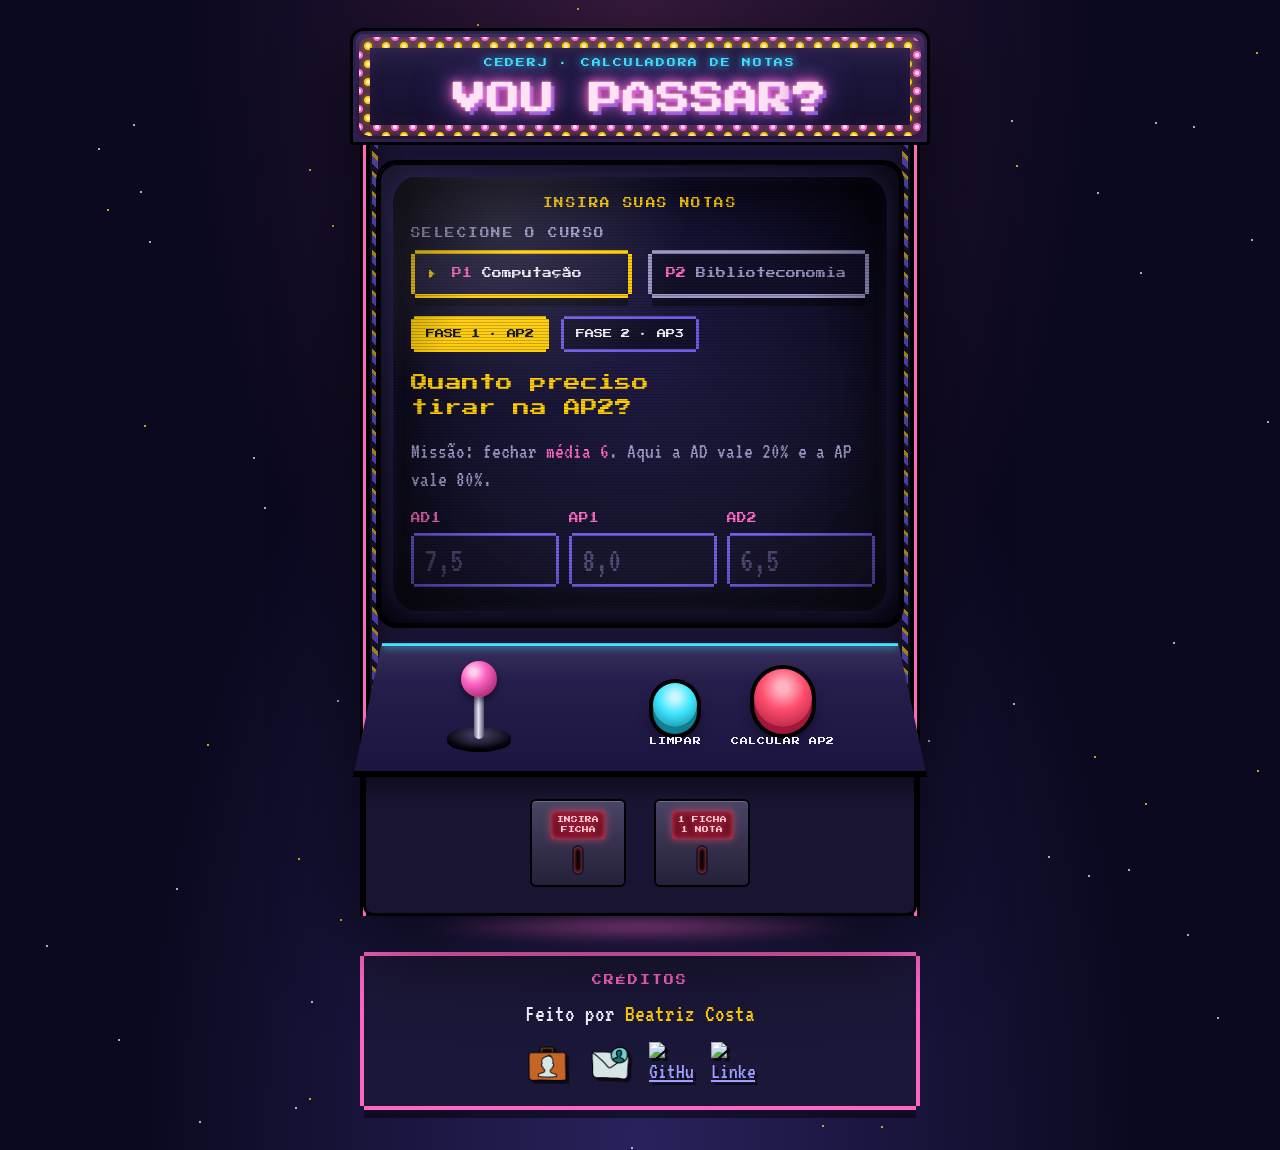
==== commit f43ee267: "feat: draw computação as a full arcade cabinet Neon marquee with chasing bulbs, CRT screen that powe" ====
--- a/index.html
+++ b/index.html
@@ -11,63 +11,102 @@
 		<script src="/static/computacao-ap2.js" defer></script>
 	</head>
 	<body>
-		<div class="fliperama">
-			<header class="letreiro">
-				<p class="letreiro-topo">CEDERJ · CALCULADORA DE NOTAS</p>
-				<h1>VOU PASSAR<span class="piscando">?</span></h1>
-				<p class="letreiro-sub"><span class="insira">INSIRA SUAS NOTAS</span></p>
-			</header>
+		<div class="estrelas" aria-hidden="true"></div>
 
-			<nav class="selecao" aria-label="Curso">
-				<p class="rotulo-pixel">Selecione o curso</p>
-				<div class="jogadores">
-					<a href="/" class="jogador pixel" aria-current="page"><span class="p">P1</span> Computação</a>
-					<a href="/biblioteconomia.html" class="jogador pixel"><span class="p">P2</span> Biblioteconomia</a>
-				</div>
-			</nav>
+		<div class="salao">
+			<div class="gabinete">
+				<header class="marquise">
+					<div class="lampadas" aria-hidden="true"></div>
+					<p class="marquise-topo">CEDERJ · CALCULADORA DE NOTAS</p>
+					<h1 class="neon">VOU PASSAR<span class="piscando">?</span></h1>
+				</header>
 
-			<main class="tela pixel">
-				<nav class="fases" aria-label="Calculadoras">
-					<a href="/" class="fase" aria-current="page">FASE 1 · AP2</a>
-					<a href="/ap3.html" class="fase">FASE 2 · AP3</a>
-				</nav>
+				<div class="corpo">
+					<div class="moldura">
+						<main class="crt" id="crt">
+							<div class="crt-conteudo">
+								<p class="insira">INSIRA SUAS NOTAS</p>
 
-				<h2>Quanto preciso tirar na AP2?</h2>
-				<p class="missao">Missão: fechar <strong>média 6</strong>. Aqui a AD vale 20% e a AP vale 80%.</p>
+								<nav class="selecao" aria-label="Curso">
+									<p class="rotulo-pixel">Selecione o curso</p>
+									<div class="jogadores">
+										<a href="/" class="jogador pixel" aria-current="page"><span class="p">P1</span> Computação</a>
+										<a href="/biblioteconomia.html" class="jogador pixel"><span class="p">P2</span> Biblioteconomia</a>
+									</div>
+								</nav>
 
-				<form id="notaForm" novalidate>
-					<div class="campos">
-					<div class="campo">
-						<label for="ad1">AD1</label>
-						<input type="text" id="ad1" name="ad1" placeholder="7,5" inputmode="decimal" autocomplete="off" maxlength="5" />
-					</div>
-					<div class="campo">
-						<label for="ap1">AP1</label>
-						<input type="text" id="ap1" name="ap1" placeholder="8,0" inputmode="decimal" autocomplete="off" maxlength="5" />
-					</div>
-					<div class="campo">
-						<label for="ad2">AD2</label>
-						<input type="text" id="ad2" name="ad2" placeholder="6,5" inputmode="decimal" autocomplete="off" maxlength="5" />
-					</div>
+								<nav class="fases" aria-label="Calculadoras">
+									<a href="/" class="fase" aria-current="page">FASE 1 · AP2</a>
+									<a href="/ap3.html" class="fase">FASE 2 · AP3</a>
+								</nav>
+
+								<h2>Quanto preciso tirar na AP2?</h2>
+								<p class="missao">Missão: fechar <strong>média 6</strong>. Aqui a AD vale 20% e a AP vale 80%.</p>
+
+								<form id="notaForm" novalidate>
+									<div class="campos">
+								<div class="campo">
+									<label for="ad1">AD1</label>
+									<input type="text" id="ad1" name="ad1" placeholder="7,5" inputmode="decimal" autocomplete="off" maxlength="5" />
+								</div>
+								<div class="campo">
+									<label for="ap1">AP1</label>
+									<input type="text" id="ap1" name="ap1" placeholder="8,0" inputmode="decimal" autocomplete="off" maxlength="5" />
+								</div>
+								<div class="campo">
+									<label for="ad2">AD2</label>
+									<input type="text" id="ad2" name="ad2" placeholder="6,5" inputmode="decimal" autocomplete="off" maxlength="5" />
+								</div>
+									</div>
+								</form>
+
+								<section id="result" class="hud pixel" role="status" aria-live="polite" hidden>
+									<p class="hud-status"></p>
+									<div class="hud-placar" aria-hidden="true">
+										<span class="hud-rotulo"></span>
+										<span class="hud-numero"></span>
+									</div>
+									<div class="hud-energia" aria-hidden="true">
+										<div class="barra"></div>
+										<div class="barra-escala"><span>0</span><span>5</span><span>10</span></div>
+									</div>
+									<p class="hud-detalhe"></p>
+									<a class="hud-acao" href="/ap3.html" hidden></a>
+								</section>
+							</div>
+						</main>
 					</div>
 
-					<button type="submit" class="botao" id="botaoCalcular">CALCULAR AP2</button>
-				</form>
+					<div class="painel">
+						<div class="joystick" id="joystick" aria-hidden="true">
+							<span class="joystick-base"></span>
+							<span class="joystick-eixo"><span class="joystick-bola"></span></span>
+						</div>
+						<div class="botoes">
+							<button type="reset" form="notaForm" class="botao-arcade azul pequeno">
+								<span class="tampa" aria-hidden="true"></span>
+								LIMPAR
+							</button>
+							<button type="submit" form="notaForm" class="botao-arcade vermelho" id="botaoCalcular">
+								<span class="tampa" aria-hidden="true"></span>
+								CALCULAR AP2
+							</button>
+						</div>
+					</div>
 
-				<section id="result" class="hud pixel" role="status" aria-live="polite" hidden>
-					<p class="hud-status"></p>
-					<div class="hud-placar" aria-hidden="true">
-						<span class="hud-rotulo"></span>
-						<span class="hud-numero"></span>
+					<div class="porta-fichas" aria-hidden="true">
+						<div class="fenda">
+							<span class="fenda-luz">INSIRA<br />FICHA</span>
+							<span class="fenda-abertura"></span>
+							<span class="ficha" id="ficha"></span>
+						</div>
+						<div class="fenda">
+							<span class="fenda-luz">1 FICHA<br />1 NOTA</span>
+							<span class="fenda-abertura"></span>
+						</div>
 					</div>
-					<div class="hud-energia" aria-hidden="true">
-						<div class="barra"></div>
-						<div class="barra-escala"><span>0</span><span>5</span><span>10</span></div>
-					</div>
-					<p class="hud-detalhe"></p>
-					<a class="hud-acao" href="/ap3.html" hidden></a>
-				</section>
-			</main>
+				</div>
+			</div>
 
 			<footer class="creditos pixel">
 				<p class="creditos-titulo">CRÉDITOS</p>
--- a/static/computacao.css
+++ b/static/computacao.css
@@ -1,4 +1,4 @@
-/* Tela de fliperama: letreiro neon, seleção de jogador, fases e placar */
+/* Máquina de fliperama desenhada em CSS: letreiro de neon, tela CRT, painel de controle e porta de fichas */
 
 /* Fontes hospedadas no próprio site (licenças em /static/fonts) */
 @font-face {
@@ -15,7 +15,7 @@
 
 :root {
     color-scheme: dark;
-    --fundo: #0f0c24;
+    --fundo: #0b0920;
     --tela: #1b1738;
     --tela-funda: #120f29;
     --amarelo: #ffcc00;
@@ -24,8 +24,15 @@
     --roxo-escuro: #4b3fb8;
     --verde: #00ff88;
     --vermelho: #ff4d6d;
+    --ciano: #3ee6ff;
     --texto: #f2efff;
     --apagado: #9d97c7;
+
+    /* Móvel do fliperama */
+    --gabinete: #1a1433;
+    --gabinete-claro: #2a2150;
+    --moldura: #07060f;
+    --metal: #3a3552;
 
     --fonte-pixel: 'Press Start 2P', ui-monospace, 'Courier New', monospace;
     --fonte-terminal: 'VT323', ui-monospace, 'Courier New', monospace;
@@ -43,8 +50,8 @@
 body {
     min-height: 100vh;
     background:
-        radial-gradient(ellipse at 50% -10%, rgba(255, 102, 196, 0.22), transparent 55%),
-        radial-gradient(ellipse at 50% 120%, rgba(108, 92, 231, 0.28), transparent 60%),
+        radial-gradient(ellipse at 50% 0%, rgba(255, 102, 196, 0.18), transparent 50%),
+        radial-gradient(ellipse at 50% 100%, rgba(108, 92, 231, 0.3), transparent 55%),
         var(--fundo);
     color: var(--texto);
     font-family: var(--fonte-terminal);
@@ -52,38 +59,809 @@
     line-height: 1.3;
     padding-inline: 16px;
     padding-block: 28px 40px;
+    overflow-x: hidden;
+}
+
+/* Céu de estrelas do salão de jogos */
+.estrelas,
+.estrelas::after {
+    position: fixed;
+    top: 0;
+    left: 0;
+    width: 2px;
+    height: 2px;
+    background: transparent;
+    pointer-events: none;
+}
+
+.estrelas {
+    box-shadow:
+        663px 308px rgba(242, 239, 255, 0.7),
+        808px 1333px rgba(242, 239, 255, 0.7),
+        98px 148px rgba(242, 239, 255, 0.7),
+        1097px 192px rgba(242, 239, 255, 0.7),
+        748px 1193px rgba(242, 239, 255, 0.7),
+        118px 1039px rgba(242, 239, 255, 0.7),
+        439px 76px rgba(242, 239, 255, 0.7),
+        176px 888px rgba(242, 239, 255, 0.7),
+        856px 143px rgba(242, 239, 255, 0.7),
+        492px 185px rgba(242, 239, 255, 0.7),
+        1128px 869px rgba(242, 239, 255, 0.7),
+        121px 1158px rgba(242, 239, 255, 0.7),
+        253px 457px rgba(242, 239, 255, 0.7),
+        1291px 1284px rgba(242, 239, 255, 0.7),
+        1193px 126px rgba(242, 239, 255, 0.7),
+        1181px 1199px rgba(242, 239, 255, 0.7),
+        812px 101px rgba(242, 239, 255, 0.7),
+        452px 95px rgba(242, 239, 255, 0.7),
+        1140px 272px rgba(242, 239, 255, 0.7),
+        593px 858px rgba(242, 239, 255, 0.7),
+        295px 1107px rgba(242, 239, 255, 0.7),
+        241px 1169px rgba(242, 239, 255, 0.7),
+        631px 1147px rgba(242, 239, 255, 0.7),
+        1396px 370px rgba(242, 239, 255, 0.7),
+        211px 1191px rgba(242, 239, 255, 0.7),
+        1169px 1308px rgba(242, 239, 255, 0.7),
+        384px 762px rgba(242, 239, 255, 0.7),
+        199px 1121px rgba(242, 239, 255, 0.7),
+        1458px 128px rgba(242, 239, 255, 0.7),
+        1155px 122px rgba(242, 239, 255, 0.7),
+        1267px 421px rgba(242, 239, 255, 0.7),
+        1016px 1393px rgba(242, 239, 255, 0.7),
+        1088px 875px rgba(242, 239, 255, 0.7),
+        1591px 643px rgba(242, 239, 255, 0.7),
+        953px 1199px rgba(242, 239, 255, 0.7),
+        928px 740px rgba(242, 239, 255, 0.7),
+        613px 508px rgba(242, 239, 255, 0.7),
+        368px 499px rgba(242, 239, 255, 0.7),
+        167px 1176px rgba(242, 239, 255, 0.7),
+        614px 1075px rgba(242, 239, 255, 0.7),
+        1013px 703px rgba(242, 239, 255, 0.7),
+        1493px 919px rgba(242, 239, 255, 0.7),
+        589px 1247px rgba(242, 239, 255, 0.7),
+        149px 241px rgba(242, 239, 255, 0.7),
+        1048px 856px rgba(242, 239, 255, 0.7),
+        337px 700px rgba(242, 239, 255, 0.7),
+        311px 1001px rgba(242, 239, 255, 0.7),
+        863px 80px rgba(242, 239, 255, 0.7),
+        1368px 158px rgba(242, 239, 255, 0.7),
+        1565px 1142px rgba(242, 239, 255, 0.7),
+        1173px 642px rgba(242, 239, 255, 0.7),
+        696px 717px rgba(242, 239, 255, 0.7),
+        1217px 1017px rgba(242, 239, 255, 0.7),
+        1187px 934px rgba(242, 239, 255, 0.7),
+        140px 191px rgba(242, 239, 255, 0.7),
+        552px 970px rgba(242, 239, 255, 0.7),
+        1427px 1360px rgba(242, 239, 255, 0.7),
+        133px 124px rgba(242, 239, 255, 0.7),
+        1497px 634px rgba(242, 239, 255, 0.7),
+        1325px 1183px rgba(242, 239, 255, 0.7),
+        1395px 912px rgba(242, 239, 255, 0.7),
+        582px 790px rgba(242, 239, 255, 0.7),
+        1369px 710px rgba(242, 239, 255, 0.7),
+        46px 945px rgba(242, 239, 255, 0.7),
+        727px 344px rgba(242, 239, 255, 0.7),
+        1251px 239px rgba(242, 239, 255, 0.7),
+        1011px 120px rgba(242, 239, 255, 0.7),
+        446px 588px rgba(242, 239, 255, 0.7),
+        264px 507px rgba(242, 239, 255, 0.7),
+        814px 800px rgba(242, 239, 255, 0.7);
+    animation: cintilar 3s steps(2) infinite;
+}
+
+.estrelas::after {
+    content: '';
+    box-shadow:
+        1016px 165px rgba(255, 204, 0, 0.8),
+        340px 919px rgba(255, 204, 0, 0.8),
+        822px 1125px rgba(255, 204, 0, 0.8),
+        569px 280px rgba(255, 204, 0, 0.8),
+        881px 1126px rgba(255, 204, 0, 0.8),
+        570px 850px rgba(255, 204, 0, 0.8),
+        734px 1398px rgba(255, 204, 0, 0.8),
+        779px 472px rgba(255, 204, 0, 0.8),
+        309px 169px rgba(255, 204, 0, 0.8),
+        360px 309px rgba(255, 204, 0, 0.8),
+        475px 1348px rgba(255, 204, 0, 0.8),
+        477px 24px rgba(255, 204, 0, 0.8),
+        993px 1206px rgba(255, 204, 0, 0.8),
+        373px 538px rgba(255, 204, 0, 0.8),
+        577px 8px rgba(255, 204, 0, 0.8),
+        298px 858px rgba(255, 204, 0, 0.8),
+        1094px 756px rgba(255, 204, 0, 0.8),
+        1248px 1159px rgba(255, 204, 0, 0.8),
+        652px 257px rgba(255, 204, 0, 0.8),
+        1414px 1055px rgba(255, 204, 0, 0.8),
+        1264px 1341px rgba(255, 204, 0, 0.8),
+        1384px 110px rgba(255, 204, 0, 0.8),
+        935px 1393px rgba(255, 204, 0, 0.8),
+        1145px 803px rgba(255, 204, 0, 0.8),
+        815px 817px rgba(255, 204, 0, 0.8),
+        807px 212px rgba(255, 204, 0, 0.8),
+        986px 1299px rgba(255, 204, 0, 0.8),
+        820px 127px rgba(255, 204, 0, 0.8),
+        390px 137px rgba(255, 204, 0, 0.8),
+        427px 902px rgba(255, 204, 0, 0.8),
+        332px 225px rgba(255, 204, 0, 0.8),
+        696px 1230px rgba(255, 204, 0, 0.8),
+        107px 209px rgba(255, 204, 0, 0.8),
+        0px 1160px rgba(255, 204, 0, 0.8),
+        309px 1098px rgba(255, 204, 0, 0.8),
+        207px 744px rgba(255, 204, 0, 0.8),
+        1256px 52px rgba(255, 204, 0, 0.8),
+        144px 425px rgba(255, 204, 0, 0.8),
+        1257px 770px rgba(255, 204, 0, 0.8),
+        304px 1299px rgba(255, 204, 0, 0.8);
+    animation: cintilar 2.2s steps(2) infinite reverse;
+}
+
+@keyframes cintilar {
+    50% {
+        opacity: 0.35;
+    }
+}
+
+.salao {
+    position: relative;
+    width: 100%;
+    max-width: 560px;
+    margin-inline: auto;
+    display: flex;
+    flex-direction: column;
+    gap: 36px;
+}
+
+/* ================= Gabinete ================= */
+
+.gabinete {
+    position: relative;
+    display: flex;
+    flex-direction: column;
+    filter: drop-shadow(0 30px 40px rgba(0, 0, 0, 0.6));
+}
+
+/* Brilho de neon refletido no chão */
+.gabinete::after {
+    content: '';
+    position: absolute;
+    left: 10%;
+    right: 10%;
+    bottom: -26px;
+    height: 30px;
+    background: radial-gradient(ellipse at center, rgba(255, 102, 196, 0.45), transparent 70%);
+    filter: blur(6px);
+    z-index: -1;
+}
+
+/* Letreiro de neon com lâmpadas */
+.marquise {
+    position: relative;
+    margin-inline: -10px;
+    padding: 26px 22px 22px;
+    text-align: center;
+    background:
+        linear-gradient(180deg, rgba(255, 255, 255, 0.06), transparent 40%),
+        linear-gradient(180deg, #221a45, #120e28);
+    border: 3px solid #000;
+    border-radius: 14px 14px 4px 4px;
+    box-shadow:
+        inset 0 0 0 3px var(--gabinete-claro),
+        inset 0 0 30px rgba(255, 102, 196, 0.25);
+    display: flex;
+    flex-direction: column;
+    gap: 10px;
+    overflow: hidden;
+}
+
+/* Duas fileiras de lâmpadas acendendo alternadas: efeito de luz correndo */
+.lampadas {
+    position: absolute;
+    inset: 6px;
+    pointer-events: none;
+}
+
+.lampadas::before,
+.lampadas::after {
+    content: '';
+    position: absolute;
+    inset: 0;
+    border-radius: 10px;
+    padding: 11px;
+    background: radial-gradient(circle, #fff6c9 0 1.5px, var(--amarelo) 2.5px 3.5px, transparent 4.5px) 0 0 / 18px 18px;
+    -webkit-mask:
+        linear-gradient(#000 0 0) content-box,
+        linear-gradient(#000 0 0);
+    -webkit-mask-composite: xor;
+    mask:
+        linear-gradient(#000 0 0) content-box exclude,
+        linear-gradient(#000 0 0);
+    filter: drop-shadow(0 0 4px var(--amarelo));
+    animation: lampadas 0.6s steps(1) infinite;
+}
+
+.lampadas::after {
+    background-image: radial-gradient(circle, #ffe0f3 0 1.5px, var(--rosa) 2.5px 3.5px, transparent 4.5px);
+    background-position: 9px 9px;
+    filter: drop-shadow(0 0 4px var(--rosa));
+    animation-delay: 0.3s;
+}
+
+@keyframes lampadas {
+    50% {
+        opacity: 0.15;
+    }
+}
+
+.marquise-topo {
+    position: relative;
+    font-family: var(--fonte-pixel);
+    font-size: 0.55rem;
+    letter-spacing: 0.2em;
+    color: var(--ciano);
+    text-shadow: 0 0 8px var(--ciano);
+}
+
+/* Título em neon, com falhas de lâmpada velha */
+.neon {
+    position: relative;
+    font-family: var(--fonte-pixel);
+    font-weight: 400;
+    font-size: clamp(1.05rem, 6.4vw, 2.1rem);
+    line-height: 1.25;
+    color: #ffe3f4;
+    text-shadow:
+        0 0 2px #fff,
+        0 0 8px var(--rosa),
+        0 0 18px var(--rosa),
+        0 0 36px var(--roxo),
+        4px 4px 0 var(--roxo);
+    animation: neon-falha 6s infinite;
+}
+
+.neon .piscando {
+    animation: neon-apaga 1.1s steps(1) infinite;
+}
+
+@keyframes neon-falha {
+    0%, 18%, 22%, 25%, 53%, 57%, 100% {
+        opacity: 1;
+        filter: none;
+    }
+    20%, 24%, 55% {
+        opacity: 0.6;
+        filter: brightness(0.45);
+    }
+}
+
+@keyframes neon-apaga {
+    50% {
+        opacity: 0.12;
+    }
+}
+
+/* Corpo do gabinete com a arte lateral */
+.corpo {
+    position: relative;
+    padding: 18px 16px 0;
+    background:
+        linear-gradient(90deg, rgba(0, 0, 0, 0.35), transparent 8%, transparent 92%, rgba(0, 0, 0, 0.35)),
+        var(--gabinete);
+    border-inline: 3px solid #000;
+    box-shadow:
+        inset 3px 0 0 var(--rosa),
+        inset -3px 0 0 var(--rosa),
+        inset 7px 0 0 #000,
+        inset -7px 0 0 #000;
+}
+
+/* Faixas diagonais da arte lateral */
+.corpo::before,
+.corpo::after {
+    content: '';
+    position: absolute;
+    top: 0;
+    bottom: 0;
+    width: 6px;
+    background: repeating-linear-gradient(45deg, var(--roxo) 0 6px, var(--amarelo) 6px 9px, transparent 9px 14px);
+    opacity: 0.6;
+    z-index: 0;
+}
+
+/* Tela, painel e porta de fichas ficam na frente da arte lateral */
+.moldura,
+.painel,
+.porta-fichas {
+    position: relative;
+    z-index: 1;
+}
+
+.corpo::before {
+    left: 9px;
+}
+
+.corpo::after {
+    right: 9px;
+}
+
+/* Moldura da tela */
+.moldura {
+    padding: 14px;
+    background: linear-gradient(145deg, #1c1830, var(--moldura) 55%);
+    border-radius: 18px;
+    box-shadow:
+        inset 0 0 0 2px #000,
+        inset 0 2px 0 rgba(255, 255, 255, 0.08),
+        0 0 0 3px #000;
+}
+
+/* ================= Tela CRT ================= */
+
+.crt {
+    position: relative;
+    overflow: hidden;
+    border-radius: 22px / 28px;
+    background:
+        radial-gradient(ellipse at 50% 40%, #1d1842, #0d0b22 75%);
+    box-shadow:
+        inset 0 0 50px rgba(0, 0, 0, 0.9),
+        inset 0 0 12px rgba(108, 92, 231, 0.35),
+        0 0 24px rgba(108, 92, 231, 0.25);
+}
+
+/* Scanlines e a faixa de varredura descendo pela tela */
+.crt::before {
+    content: '';
+    position: absolute;
+    inset: 0;
+    z-index: 3;
+    pointer-events: none;
+    background:
+        linear-gradient(180deg, transparent 0%, rgba(255, 255, 255, 0.05) 48%, rgba(255, 255, 255, 0.08) 50%, transparent 52%) 0 0 / 100% 300%,
+        repeating-linear-gradient(0deg, rgba(0, 0, 0, 0.22) 0 1px, transparent 1px 3px);
+    animation: varredura 7s linear infinite;
+}
+
+@keyframes varredura {
+    from {
+        background-position: 0 -100%, 0 0;
+    }
+    to {
+        background-position: 0 200%, 0 0;
+    }
+}
+
+/* Reflexo do vidro curvo e vinheta */
+.crt::after {
+    content: '';
+    position: absolute;
+    inset: 0;
+    z-index: 4;
+    pointer-events: none;
+    border-radius: inherit;
+    background:
+        radial-gradient(ellipse at 22% 12%, rgba(255, 255, 255, 0.13), transparent 35%),
+        radial-gradient(ellipse at center, transparent 58%, rgba(0, 0, 0, 0.55));
+}
+
+.crt-conteudo {
+    position: relative;
+    z-index: 2;
+    padding: 20px 18px 24px;
+    display: flex;
+    flex-direction: column;
+    gap: 18px;
+    animation:
+        ligar 0.9s cubic-bezier(0.2, 0.8, 0.2, 1) both,
+        tremor 0.12s steps(2) infinite;
+}
+
+/* A TV liga: linha branca no meio que se abre */
+@keyframes ligar {
+    0% {
+        transform: scale(1, 0.004);
+        filter: brightness(4) saturate(0);
+        opacity: 0.2;
+    }
+    35% {
+        transform: scale(1, 0.004);
+        filter: brightness(4) saturate(0);
+        opacity: 1;
+    }
+    70% {
+        transform: scale(1, 1.04);
+        filter: brightness(1.6);
+    }
+    100% {
+        transform: none;
+        filter: none;
+        opacity: 1;
+    }
+}
+
+/* Leve tremor de imagem analógica */
+@keyframes tremor {
+    50% {
+        text-shadow: 0.6px 0 rgba(255, 77, 109, 0.35), -0.6px 0 rgba(62, 230, 255, 0.35);
+    }
+}
+
+.crt.tremendo {
+    animation: sacudir 0.45s steps(6);
+}
+
+@keyframes sacudir {
+    0%, 100% {
+        transform: none;
+    }
+    20% {
+        transform: translate(-6px, 2px);
+    }
+    40% {
+        transform: translate(5px, -3px);
+    }
+    60% {
+        transform: translate(-4px, 3px);
+    }
+    80% {
+        transform: translate(3px, -1px);
+    }
+}
+
+.insira {
+    font-family: var(--fonte-pixel);
+    font-size: 0.6rem;
+    text-align: center;
+    color: var(--amarelo);
+    letter-spacing: 0.15em;
+    animation: piscar 1.1s steps(1) infinite;
+}
+
+@keyframes piscar {
+    50% {
+        opacity: 0;
+    }
+}
+
+/* Confete de pixels quando você passa */
+.confete {
+    position: absolute;
+    z-index: 5;
+    top: var(--y0);
+    left: 50%;
+    width: 7px;
+    height: 7px;
+    background: var(--cor);
+    pointer-events: none;
+    animation: estourar 1.1s cubic-bezier(0.1, 0.7, 0.3, 1) forwards;
+}
+
+@keyframes estourar {
+    to {
+        transform: translate(var(--x), var(--y)) rotate(var(--r));
+        opacity: 0;
+    }
+}
+
+/* ================= Painel de controle ================= */
+
+.painel {
+    position: relative;
+    margin: 18px -26px 0;
+    padding: 18px 34px 22px;
+    background:
+        linear-gradient(180deg, rgba(255, 255, 255, 0.07), transparent 30%),
+        linear-gradient(180deg, var(--gabinete-claro), #1b1540);
+    clip-path: polygon(5% 0, 95% 0, 100% 100%, 0 100%);
+    border-bottom: 6px solid #000;
+    display: flex;
+    align-items: flex-end;
+    justify-content: space-around;
+    gap: 20px;
+}
+
+/* Faixa de neon na borda do painel */
+.painel::before {
+    content: '';
+    position: absolute;
+    top: 0;
+    left: 5%;
+    right: 5%;
+    height: 3px;
+    background: var(--ciano);
+    box-shadow: 0 0 10px var(--ciano);
+}
+
+/* Joystick */
+.joystick {
+    position: relative;
+    width: 76px;
+    height: 88px;
+    flex: none;
+}
+
+.joystick-base {
+    position: absolute;
+    bottom: 0;
+    left: 50%;
+    width: 64px;
+    height: 22px;
+    margin-left: -32px;
+    border-radius: 50%;
+    background: radial-gradient(ellipse at 50% 35%, #4a4468, #0c0a18 70%);
+    box-shadow: 0 3px 0 #000, inset 0 -2px 3px rgba(0, 0, 0, 0.6);
+}
+
+.joystick-eixo {
+    position: absolute;
+    bottom: 10px;
+    left: 50%;
+    width: 10px;
+    height: 54px;
+    margin-left: -5px;
+    border-radius: 5px;
+    background: linear-gradient(90deg, #6f6a86, #e6e3f2 45%, #57526e);
+    transform-origin: 50% 100%;
+    transition: rotate 0.18s cubic-bezier(0.3, 1.8, 0.5, 1), scale 0.18s;
+    animation: joystick-ocioso 5s ease-in-out infinite;
+}
+
+.joystick-bola {
+    position: absolute;
+    top: -24px;
+    left: 50%;
+    width: 36px;
+    height: 36px;
+    margin-left: -18px;
+    border-radius: 50%;
+    background: radial-gradient(circle at 35% 30%, #ffd1ec 0 8%, var(--rosa) 35%, #a3226f 85%);
+    box-shadow: 0 4px 6px rgba(0, 0, 0, 0.5);
+}
+
+@keyframes joystick-ocioso {
+    0%, 86%, 100% {
+        rotate: 0deg;
+    }
+    89% {
+        rotate: -14deg;
+    }
+    93% {
+        rotate: 12deg;
+    }
+    96% {
+        rotate: -5deg;
+    }
+}
+
+/* O joystick aponta para o campo que você está preenchendo */
+.gabinete:has(.campo:nth-child(1) input:focus) .joystick-eixo {
+    animation: none;
+    rotate: -20deg;
+}
+
+.gabinete:has(.campo:nth-child(2) input:focus) .joystick-eixo {
+    animation: none;
+    scale: 1 0.85;
+}
+
+.gabinete:has(.campo:nth-child(3) input:focus) .joystick-eixo,
+.gabinete:has(.campo:nth-child(2):last-child input:focus) .joystick-eixo {
+    animation: none;
+    scale: 1;
+    rotate: 20deg;
+}
+
+.joystick.mexe .joystick-eixo {
+    animation: joystick-mexe 0.4s ease-out;
+}
+
+@keyframes joystick-mexe {
+    30% {
+        rotate: 16deg;
+    }
+    60% {
+        rotate: -10deg;
+    }
+}
+
+/* Botões de fliperama */
+.botoes {
+    display: flex;
+    gap: 22px;
+    align-items: flex-end;
+}
+
+.botao-arcade {
+    --cor: var(--vermelho);
+    --cor-escura: #a3183a;
+    --cor-clara: #ffb3c2;
     display: flex;
     flex-direction: column;
     align-items: center;
-}
-
-/* Scanlines do monitor CRT */
-body::before {
-    content: '';
-    position: fixed;
-    inset: 0;
-    background: repeating-linear-gradient(0deg, rgba(0, 0, 0, 0.14) 0 1px, transparent 1px 3px);
+    gap: 10px;
+    background: none;
+    border: none;
+    cursor: pointer;
+    color: var(--texto);
+    font-family: var(--fonte-pixel);
+    font-size: 0.5rem;
+    letter-spacing: 0.08em;
+    padding: 4px;
+}
+
+.botao-arcade.azul {
+    --cor: var(--ciano);
+    --cor-escura: #127f95;
+    --cor-clara: #c9f7ff;
+}
+
+.botao-arcade.amarelo {
+    --cor: var(--amarelo);
+    --cor-escura: #a07c00;
+    --cor-clara: #fff1b8;
+}
+
+/* Anel preto + tampa colorida com altura */
+.tampa {
+    display: block;
+    width: 58px;
+    height: 58px;
+    border-radius: 50%;
+    background: radial-gradient(circle at 50% 32%, var(--cor-clara) 0 10%, var(--cor) 45%, var(--cor-escura) 100%);
+    box-shadow:
+        0 7px 0 var(--cor-escura),
+        0 7px 0 4px #000,
+        0 0 0 4px #000,
+        0 12px 14px rgba(0, 0, 0, 0.6);
+    transition: transform 0.06s, box-shadow 0.06s;
+}
+
+.botao-arcade.pequeno .tampa {
+    width: 44px;
+    height: 44px;
+}
+
+.botao-arcade:hover .tampa {
+    filter: brightness(1.15);
+}
+
+.botao-arcade:active .tampa {
+    transform: translateY(6px);
+    box-shadow:
+        0 1px 0 var(--cor-escura),
+        0 1px 0 4px #000,
+        0 0 0 4px #000,
+        0 4px 6px rgba(0, 0, 0, 0.6),
+        0 0 22px var(--cor);
+}
+
+.botao-arcade:disabled {
+    cursor: progress;
+    opacity: 0.7;
+}
+
+.botao-arcade:focus-visible {
+    outline: 3px dashed var(--amarelo);
+    outline-offset: 4px;
+}
+
+/* Com todas as notas preenchidas, o botão de calcular acende */
+.gabinete:not(:has(.campo input:placeholder-shown)) .botao-arcade.vermelho .tampa {
+    animation: pronto 1s ease-in-out infinite;
+}
+
+@keyframes pronto {
+    50% {
+        box-shadow:
+            0 7px 0 var(--cor-escura),
+            0 7px 0 4px #000,
+            0 0 0 4px #000,
+            0 12px 14px rgba(0, 0, 0, 0.6),
+            0 0 26px 6px var(--cor);
+    }
+}
+
+/* ================= Porta de fichas ================= */
+
+.porta-fichas {
+    position: relative;
+    margin-inline: -16px;
+    padding: 22px 20px 26px;
+    background:
+        linear-gradient(180deg, rgba(0, 0, 0, 0.4), transparent 20%),
+        var(--gabinete);
+    border: 3px solid #000;
+    border-top: none;
+    border-radius: 0 0 10px 10px;
+    display: flex;
+    justify-content: center;
+    gap: 28px;
+}
+
+.fenda {
+    position: relative;
+    width: 96px;
+    padding: 10px 8px 12px;
+    background: linear-gradient(180deg, #4a4566, var(--metal) 40%, #25213a);
+    border: 2px solid #000;
+    border-radius: 6px;
+    box-shadow: inset 0 1px 0 rgba(255, 255, 255, 0.2);
+    display: flex;
+    flex-direction: column;
+    align-items: center;
+    gap: 8px;
+}
+
+.fenda-luz {
+    font-family: var(--fonte-pixel);
+    font-size: 0.42rem;
+    line-height: 1.5;
+    text-align: center;
+    color: #ffd0d8;
+    background: #6d0f24;
+    padding: 4px 6px;
+    border-radius: 2px;
+    text-shadow: 0 0 6px var(--vermelho);
+    box-shadow: 0 0 10px rgba(255, 77, 109, 0.6), inset 0 0 6px rgba(255, 77, 109, 0.8);
+    animation: fenda-pisca 1.6s steps(1) infinite;
+}
+
+.fenda + .fenda .fenda-luz {
+    animation-delay: 0.8s;
+}
+
+@keyframes fenda-pisca {
+    50% {
+        filter: brightness(0.55);
+    }
+}
+
+.fenda-abertura {
+    width: 8px;
+    height: 26px;
+    border-radius: 4px;
+    background: #000;
+    box-shadow: inset 0 0 4px rgba(255, 77, 109, 0.9), 0 0 0 2px #1a1726;
+}
+
+/* A ficha que cai quando você calcula */
+.ficha {
+    position: absolute;
+    left: 50%;
+    bottom: 22px;
+    width: 26px;
+    height: 26px;
+    margin-left: -13px;
+    border-radius: 50%;
+    background: radial-gradient(circle at 40% 35%, #fff3b0 0 12%, var(--amarelo) 45%, #a07c00 100%);
+    box-shadow: inset 0 0 0 3px rgba(160, 124, 0, 0.8);
+    opacity: 0;
     pointer-events: none;
-    z-index: 1000;
-}
-
-/* Vinheta nas bordas da tela */
-body::after {
-    content: '';
-    position: fixed;
-    inset: 0;
-    background: radial-gradient(ellipse at center, transparent 60%, rgba(0, 0, 0, 0.45));
-    pointer-events: none;
-    z-index: 999;
-}
-
-.fliperama {
-    width: 100%;
-    max-width: 540px;
-    display: flex;
-    flex-direction: column;
-    gap: 24px;
-}
+}
+
+.ficha.caindo {
+    animation: ficha-cai 0.9s cubic-bezier(0.5, 0, 0.8, 0.6);
+}
+
+@keyframes ficha-cai {
+    0% {
+        opacity: 1;
+        transform: translateY(-70px) rotateY(0deg);
+    }
+    60% {
+        opacity: 1;
+        transform: translateY(-4px) rotateY(540deg) scaleX(1);
+    }
+    75% {
+        opacity: 1;
+        transform: translateY(0) rotateY(630deg) scaleX(0.3);
+    }
+    100% {
+        opacity: 0;
+        transform: translateY(14px) rotateY(720deg) scaleX(0.1);
+    }
+}
+
+/* ================= Conteúdo da tela ================= */
 
 .pixel {
     background: var(--tela);
@@ -96,53 +874,6 @@
     margin: var(--px);
 }
 
-/* Letreiro */
-.letreiro {
-    text-align: center;
-    display: flex;
-    flex-direction: column;
-    gap: 12px;
-    padding-block: 8px 4px;
-}
-
-.letreiro-topo {
-    font-family: var(--fonte-pixel);
-    font-size: 0.6rem;
-    letter-spacing: 0.2em;
-    color: var(--rosa);
-}
-
-.letreiro h1 {
-    font-family: var(--fonte-pixel);
-    font-weight: 400;
-    font-size: clamp(1.5rem, 7.5vw, 2.4rem);
-    line-height: 1.2;
-    color: var(--amarelo);
-    text-shadow:
-        4px 4px 0 var(--rosa),
-        0 0 18px rgba(255, 204, 0, 0.45);
-}
-
-.letreiro h1 .piscando {
-    animation: piscar 1.1s steps(1) infinite;
-}
-
-.letreiro-sub {
-    font-size: 1.3rem;
-    color: var(--apagado);
-}
-
-.insira {
-    color: var(--texto);
-    animation: piscar 1.1s steps(1) infinite;
-}
-
-@keyframes piscar {
-    50% {
-        opacity: 0;
-    }
-}
-
 /* Seleção de jogador (curso) */
 .selecao {
     display: flex;
@@ -198,13 +929,6 @@
     color: var(--texto);
 }
 
-/* Tela principal */
-.tela {
-    padding: 22px 20px 26px;
-    display: flex;
-    flex-direction: column;
-    gap: 20px;
-}
 
 .fases {
     display: flex;
@@ -238,7 +962,7 @@
     --borda: var(--rosa);
 }
 
-.tela h2 {
+.crt h2 {
     font-family: var(--fonte-pixel);
     font-weight: 400;
     font-size: clamp(0.85rem, 3.6vw, 1.05rem);
@@ -314,43 +1038,8 @@
         0 0 16px rgba(255, 204, 0, 0.35);
 }
 
-.botao {
-    align-self: stretch;
-    font-family: var(--fonte-pixel);
-    font-size: 0.85rem;
-    letter-spacing: 0.05em;
-    color: #fff;
-    background: var(--roxo);
-    border: none;
-    padding: 16px 20px 18px;
-    cursor: pointer;
-    box-shadow:
-        inset -4px -5px 0 0 var(--roxo-escuro),
-        inset 4px 4px 0 0 rgba(255, 255, 255, 0.25),
-        0 6px 0 0 #000;
-    margin-bottom: 6px;
-}
-
-.botao:hover {
-    background: #7d6ef0;
-}
-
-.botao:active {
-    transform: translateY(4px);
-    box-shadow:
-        inset -4px -5px 0 0 var(--roxo-escuro),
-        inset 4px 4px 0 0 rgba(255, 255, 255, 0.25),
-        0 2px 0 0 #000;
-}
-
-a:focus-visible,
-.botao:focus-visible {
-    outline: 3px dashed var(--amarelo);
-    outline-offset: 6px;
-}
 
 /* Seta em pixel art (a fonte pixelada não tem o ▶) */
-.botao::before,
 .hud-acao::before,
 .jogador[aria-current="page"]::before {
     content: '';
@@ -363,6 +1052,7 @@
     vertical-align: -0.05em;
 }
 
+
 /* Placar com o resultado */
 .hud {
     --cor: var(--amarelo);
@@ -538,16 +1228,65 @@
     display: none !important;
 }
 
+/* Telas estreitas: gabinete mais enxuto */
+@media (max-width: 480px) {
+    .marquise {
+        margin-inline: 0;
+    }
+
+    .corpo {
+        padding: 12px 12px 0;
+    }
+
+    .moldura {
+        padding: 9px;
+        border-radius: 14px;
+    }
+
+    .crt-conteudo {
+        padding: 16px 12px 20px;
+        gap: 16px;
+    }
+
+    .painel {
+        margin-inline: -12px;
+        padding: 16px 26px 18px;
+        gap: 10px;
+    }
+
+    .joystick {
+        width: 60px;
+        height: 76px;
+    }
+
+    .botoes {
+        gap: 14px;
+    }
+
+    .tampa {
+        width: 50px;
+        height: 50px;
+    }
+
+    .botao-arcade.pequeno .tampa {
+        width: 38px;
+        height: 38px;
+    }
+
+    .fenda {
+        width: 84px;
+    }
+
+    .porta-fichas {
+        margin-inline: -12px;
+    }
+}
+
 @media (prefers-reduced-motion: reduce) {
-    .letreiro h1 .piscando,
-    .insira,
-    .jogador[aria-current="page"]::before,
-    .hud.aparecendo {
-        animation: none;
-    }
-
-    .barra::before,
-    .icon-link {
-        transition: none;
-    }
-}
+    *,
+    *::before,
+    *::after {
+        animation: none !important;
+        transition: none !important;
+    }
+}
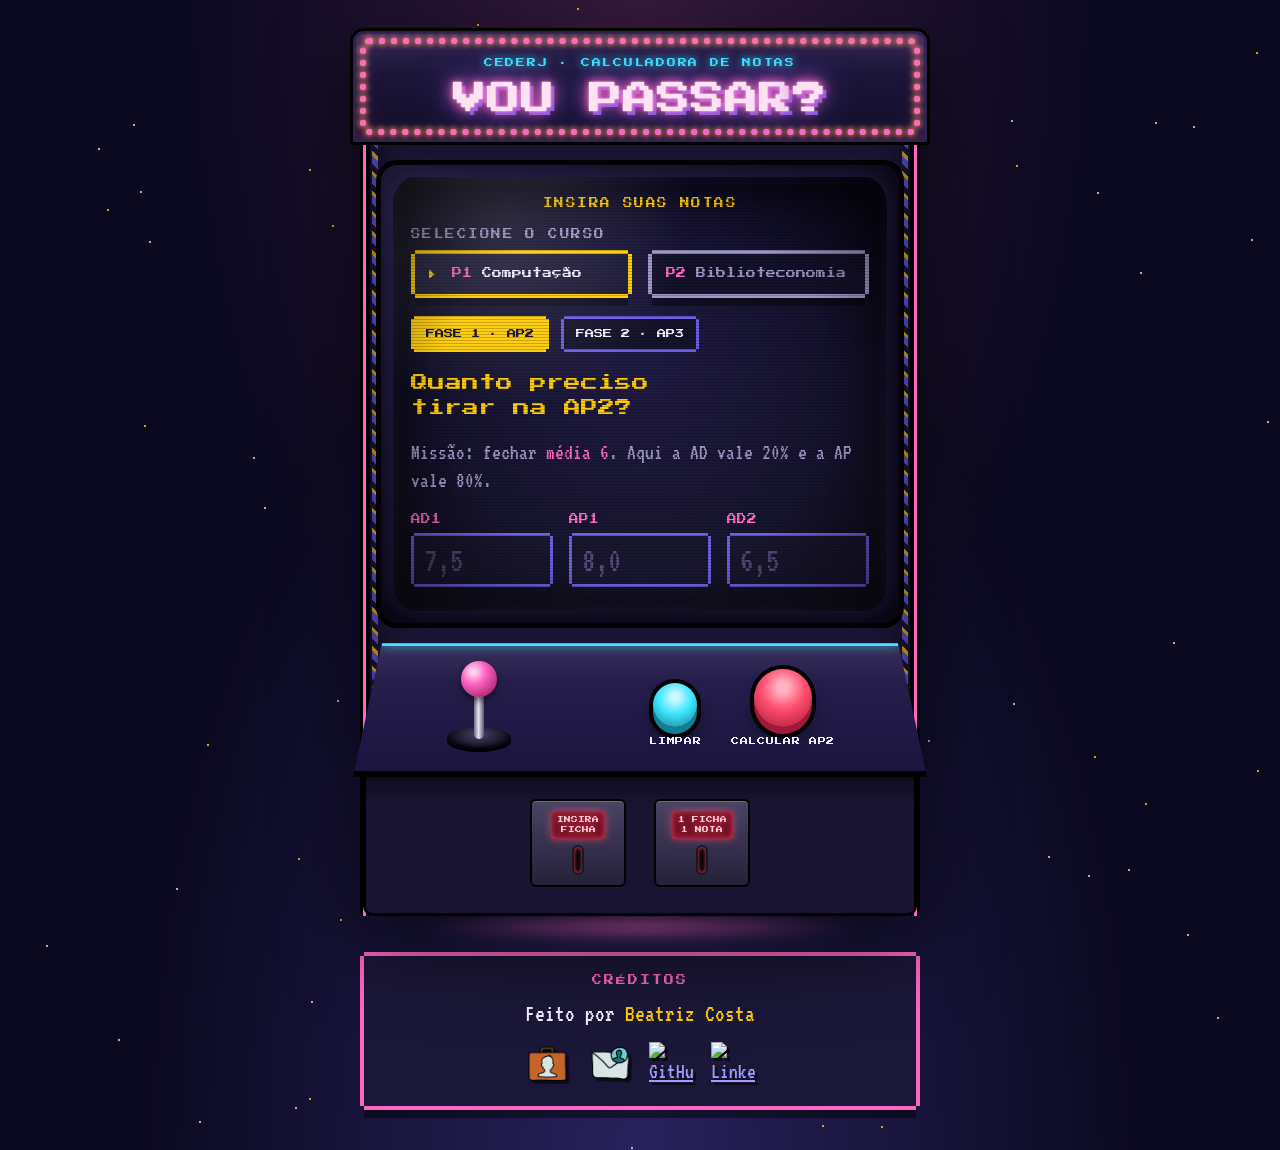
==== commit c74d167f: "fix: simplify computação on phones and stop the CRT effect replaying - The CRT power-on animation re" ====
--- a/index.html
+++ b/index.html
@@ -58,6 +58,8 @@
 									<input type="text" id="ad2" name="ad2" placeholder="6,5" inputmode="decimal" autocomplete="off" maxlength="5" />
 								</div>
 									</div>
+
+									<button type="submit" class="botao">CALCULAR AP2</button>
 								</form>
 
 								<section id="result" class="hud pixel" role="status" aria-live="polite" hidden>
--- a/static/computacao.css
+++ b/static/computacao.css
@@ -253,10 +253,11 @@
     overflow: hidden;
 }
 
-/* Duas fileiras de lâmpadas acendendo alternadas: efeito de luz correndo */
+/* Lâmpadas em volta do letreiro, alternando amarelo e rosa.
+   Feitas com borda pontilhada, que funciona em qualquer navegador. */
 .lampadas {
     position: absolute;
-    inset: 6px;
+    inset: 7px;
     pointer-events: none;
 }
 
@@ -265,30 +266,21 @@
     content: '';
     position: absolute;
     inset: 0;
+    border: 6px dotted var(--amarelo);
     border-radius: 10px;
-    padding: 11px;
-    background: radial-gradient(circle, #fff6c9 0 1.5px, var(--amarelo) 2.5px 3.5px, transparent 4.5px) 0 0 / 18px 18px;
-    -webkit-mask:
-        linear-gradient(#000 0 0) content-box,
-        linear-gradient(#000 0 0);
-    -webkit-mask-composite: xor;
-    mask:
-        linear-gradient(#000 0 0) content-box exclude,
-        linear-gradient(#000 0 0);
-    filter: drop-shadow(0 0 4px var(--amarelo));
+    filter: drop-shadow(0 0 3px var(--amarelo));
     animation: lampadas 0.6s steps(1) infinite;
 }
 
 .lampadas::after {
-    background-image: radial-gradient(circle, #ffe0f3 0 1.5px, var(--rosa) 2.5px 3.5px, transparent 4.5px);
-    background-position: 9px 9px;
-    filter: drop-shadow(0 0 4px var(--rosa));
+    border-color: var(--rosa);
+    filter: drop-shadow(0 0 3px var(--rosa));
     animation-delay: 0.3s;
 }
 
 @keyframes lampadas {
     50% {
-        opacity: 0.15;
+        opacity: 0;
     }
 }
 
@@ -450,6 +442,12 @@
     display: flex;
     flex-direction: column;
     gap: 18px;
+    animation: tremor 0.12s steps(2) infinite;
+}
+
+/* A TV liga uma única vez: o JS põe esta classe ao abrir a página e tira quando termina,
+   para que mudar o tamanho da janela (ou a barra do navegador no celular) não repita o efeito */
+.crt-conteudo.ligando {
     animation:
         ligar 0.9s cubic-bezier(0.2, 0.8, 0.2, 1) both,
         tremor 0.12s steps(2) infinite;
@@ -1006,7 +1004,8 @@
 }
 
 .campo input {
-    width: 100%;
+    /* desconta a margem da borda de pixel */
+    width: calc(100% - 6px);
     font-family: var(--fonte-terminal);
     font-size: 2.1rem;
     line-height: 1;
@@ -1039,7 +1038,44 @@
 }
 
 
+/* Botão de calcular dentro da tela: só no celular, onde o painel some */
+.botao {
+    display: none;
+    width: 100%;
+    font-family: var(--fonte-pixel);
+    font-size: 0.8rem;
+    letter-spacing: 0.05em;
+    color: #fff;
+    background: var(--rosa);
+    border: none;
+    padding: 16px 18px 18px;
+    cursor: pointer;
+    box-shadow:
+        inset -4px -5px 0 0 #c2378e,
+        inset 4px 4px 0 0 rgba(255, 255, 255, 0.3),
+        0 6px 0 0 #000;
+    margin-bottom: 6px;
+}
+
+.botao:active {
+    transform: translateY(4px);
+    box-shadow:
+        inset -4px -5px 0 0 #c2378e,
+        inset 4px 4px 0 0 rgba(255, 255, 255, 0.3),
+        0 2px 0 0 #000;
+}
+
+.botao:disabled {
+    opacity: 0.7;
+}
+
+.botao:focus-visible {
+    outline: 3px dashed var(--amarelo);
+    outline-offset: 4px;
+}
+
 /* Seta em pixel art (a fonte pixelada não tem o ▶) */
+.botao::before,
 .hud-acao::before,
 .jogador[aria-current="page"]::before {
     content: '';
@@ -1228,57 +1264,77 @@
     display: none !important;
 }
 
-/* Telas estreitas: gabinete mais enxuto */
-@media (max-width: 480px) {
+/* Celular: sem o móvel do fliperama. Fica o letreiro e a tela ocupando a largura toda,
+   com o botão de calcular logo abaixo dos campos. */
+@media (max-width: 600px) {
+    body {
+        padding-block: 16px 32px;
+    }
+
+    .salao {
+        gap: 24px;
+    }
+
+    .gabinete {
+        filter: none;
+        gap: 14px;
+    }
+
+    .gabinete::after,
+    .corpo::before,
+    .corpo::after,
+    .painel,
+    .porta-fichas {
+        display: none;
+    }
+
     .marquise {
         margin-inline: 0;
-    }
-
-    .corpo {
-        padding: 12px 12px 0;
-    }
-
+        padding: 22px 16px 18px;
+        border-radius: 12px;
+    }
+
+    .marquise-topo {
+        font-size: 0.48rem;
+        letter-spacing: 0.12em;
+    }
+
+    .corpo,
     .moldura {
-        padding: 9px;
-        border-radius: 14px;
-    }
-
+        padding: 0;
+        background: none;
+        border: none;
+        border-radius: 0;
+        box-shadow: none;
+    }
+
+    .crt {
+        border-radius: 12px;
+        box-shadow:
+            inset 0 0 30px rgba(0, 0, 0, 0.8),
+            0 0 0 3px #000,
+            0 0 0 5px var(--rosa),
+            0 0 18px rgba(255, 102, 196, 0.35);
+    }
+
+    /* Sem o efeito de TV ligando: a tela aparece pronta */
     .crt-conteudo {
-        padding: 16px 12px 20px;
+        padding: 18px 14px 22px;
         gap: 16px;
-    }
-
-    .painel {
-        margin-inline: -12px;
-        padding: 16px 26px 18px;
-        gap: 10px;
-    }
-
-    .joystick {
-        width: 60px;
-        height: 76px;
-    }
-
-    .botoes {
-        gap: 14px;
-    }
-
-    .tampa {
-        width: 50px;
-        height: 50px;
-    }
-
-    .botao-arcade.pequeno .tampa {
-        width: 38px;
-        height: 38px;
-    }
-
-    .fenda {
-        width: 84px;
-    }
-
-    .porta-fichas {
-        margin-inline: -12px;
+        animation: none;
+    }
+
+    .campos {
+        grid-template-columns: repeat(auto-fit, minmax(72px, 1fr));
+        gap: 14px 12px;
+    }
+
+    .campo input {
+        font-size: 1.9rem;
+    }
+
+    .botao {
+        display: block;
     }
 }
 
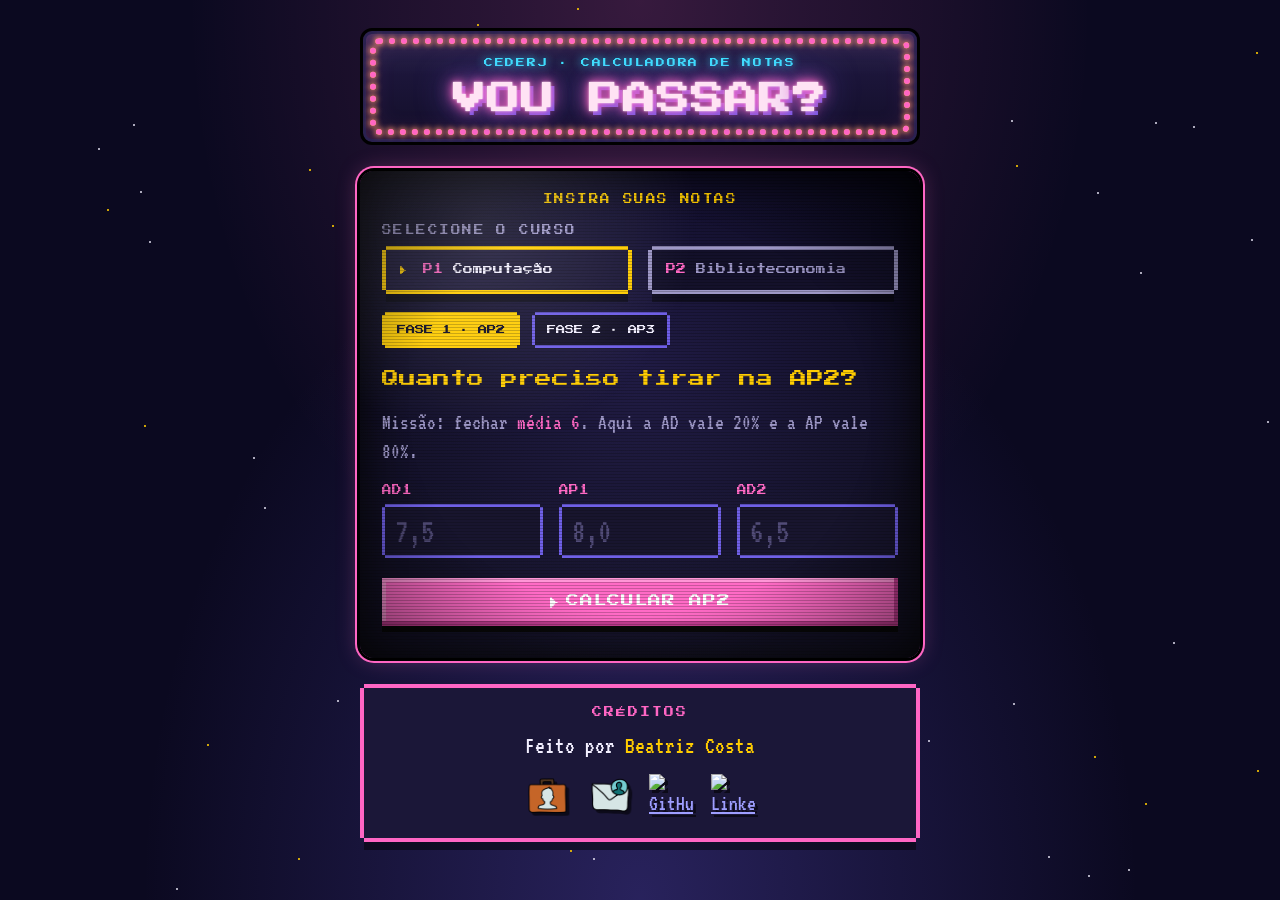
==== commit 56a19707: "style: drop the arcade cabinet and keep a simple retro look Computação is now the neon marquee, a sc" ====
--- a/index.html
+++ b/index.html
@@ -14,101 +14,66 @@
 		<div class="estrelas" aria-hidden="true"></div>
 
 		<div class="salao">
-			<div class="gabinete">
-				<header class="marquise">
-					<div class="lampadas" aria-hidden="true"></div>
-					<p class="marquise-topo">CEDERJ · CALCULADORA DE NOTAS</p>
-					<h1 class="neon">VOU PASSAR<span class="piscando">?</span></h1>
-				</header>
+			<header class="marquise">
+				<div class="lampadas" aria-hidden="true"></div>
+				<p class="marquise-topo">CEDERJ · CALCULADORA DE NOTAS</p>
+				<h1 class="neon">VOU PASSAR<span class="piscando">?</span></h1>
+			</header>
 
-				<div class="corpo">
-					<div class="moldura">
-						<main class="crt" id="crt">
-							<div class="crt-conteudo">
-								<p class="insira">INSIRA SUAS NOTAS</p>
+			<main class="crt" id="crt">
+				<div class="crt-conteudo">
+					<p class="insira">INSIRA SUAS NOTAS</p>
 
-								<nav class="selecao" aria-label="Curso">
-									<p class="rotulo-pixel">Selecione o curso</p>
-									<div class="jogadores">
-										<a href="/" class="jogador pixel" aria-current="page"><span class="p">P1</span> Computação</a>
-										<a href="/biblioteconomia.html" class="jogador pixel"><span class="p">P2</span> Biblioteconomia</a>
-									</div>
-								</nav>
+					<nav class="selecao" aria-label="Curso">
+						<p class="rotulo-pixel">Selecione o curso</p>
+						<div class="jogadores">
+							<a href="/" class="jogador pixel" aria-current="page"><span class="p">P1</span> Computação</a>
+							<a href="/biblioteconomia.html" class="jogador pixel"><span class="p">P2</span> Biblioteconomia</a>
+						</div>
+					</nav>
 
-								<nav class="fases" aria-label="Calculadoras">
-									<a href="/" class="fase" aria-current="page">FASE 1 · AP2</a>
-									<a href="/ap3.html" class="fase">FASE 2 · AP3</a>
-								</nav>
+					<nav class="fases" aria-label="Calculadoras">
+						<a href="/" class="fase" aria-current="page">FASE 1 · AP2</a>
+						<a href="/ap3.html" class="fase">FASE 2 · AP3</a>
+					</nav>
 
-								<h2>Quanto preciso tirar na AP2?</h2>
-								<p class="missao">Missão: fechar <strong>média 6</strong>. Aqui a AD vale 20% e a AP vale 80%.</p>
+					<h2>Quanto preciso tirar na AP2?</h2>
+					<p class="missao">Missão: fechar <strong>média 6</strong>. Aqui a AD vale 20% e a AP vale 80%.</p>
 
-								<form id="notaForm" novalidate>
-									<div class="campos">
-								<div class="campo">
-									<label for="ad1">AD1</label>
-									<input type="text" id="ad1" name="ad1" placeholder="7,5" inputmode="decimal" autocomplete="off" maxlength="5" />
-								</div>
-								<div class="campo">
-									<label for="ap1">AP1</label>
-									<input type="text" id="ap1" name="ap1" placeholder="8,0" inputmode="decimal" autocomplete="off" maxlength="5" />
-								</div>
-								<div class="campo">
-									<label for="ad2">AD2</label>
-									<input type="text" id="ad2" name="ad2" placeholder="6,5" inputmode="decimal" autocomplete="off" maxlength="5" />
-								</div>
-									</div>
+					<form id="notaForm" novalidate>
+						<div class="campos">
+					<div class="campo">
+						<label for="ad1">AD1</label>
+						<input type="text" id="ad1" name="ad1" placeholder="7,5" inputmode="decimal" autocomplete="off" maxlength="5" />
+					</div>
+					<div class="campo">
+						<label for="ap1">AP1</label>
+						<input type="text" id="ap1" name="ap1" placeholder="8,0" inputmode="decimal" autocomplete="off" maxlength="5" />
+					</div>
+					<div class="campo">
+						<label for="ad2">AD2</label>
+						<input type="text" id="ad2" name="ad2" placeholder="6,5" inputmode="decimal" autocomplete="off" maxlength="5" />
+					</div>
+						</div>
 
-									<button type="submit" class="botao">CALCULAR AP2</button>
-								</form>
+						<button type="submit" class="botao">CALCULAR AP2</button>
+					</form>
 
-								<section id="result" class="hud pixel" role="status" aria-live="polite" hidden>
-									<p class="hud-status"></p>
-									<div class="hud-placar" aria-hidden="true">
-										<span class="hud-rotulo"></span>
-										<span class="hud-numero"></span>
-									</div>
-									<div class="hud-energia" aria-hidden="true">
-										<div class="barra"></div>
-										<div class="barra-escala"><span>0</span><span>5</span><span>10</span></div>
-									</div>
-									<p class="hud-detalhe"></p>
-									<a class="hud-acao" href="/ap3.html" hidden></a>
-								</section>
-							</div>
-						</main>
-					</div>
-
-					<div class="painel">
-						<div class="joystick" id="joystick" aria-hidden="true">
-							<span class="joystick-base"></span>
-							<span class="joystick-eixo"><span class="joystick-bola"></span></span>
+					<section id="result" class="hud pixel" role="status" aria-live="polite" hidden>
+						<p class="hud-status"></p>
+						<div class="hud-placar" aria-hidden="true">
+							<span class="hud-rotulo"></span>
+							<span class="hud-numero"></span>
 						</div>
-						<div class="botoes">
-							<button type="reset" form="notaForm" class="botao-arcade azul pequeno">
-								<span class="tampa" aria-hidden="true"></span>
-								LIMPAR
-							</button>
-							<button type="submit" form="notaForm" class="botao-arcade vermelho" id="botaoCalcular">
-								<span class="tampa" aria-hidden="true"></span>
-								CALCULAR AP2
-							</button>
+						<div class="hud-energia" aria-hidden="true">
+							<div class="barra"></div>
+							<div class="barra-escala"><span>0</span><span>5</span><span>10</span></div>
 						</div>
-					</div>
-
-					<div class="porta-fichas" aria-hidden="true">
-						<div class="fenda">
-							<span class="fenda-luz">INSIRA<br />FICHA</span>
-							<span class="fenda-abertura"></span>
-							<span class="ficha" id="ficha"></span>
-						</div>
-						<div class="fenda">
-							<span class="fenda-luz">1 FICHA<br />1 NOTA</span>
-							<span class="fenda-abertura"></span>
-						</div>
-					</div>
+						<p class="hud-detalhe"></p>
+						<a class="hud-acao" href="/ap3.html" hidden></a>
+					</section>
 				</div>
-			</div>
+			</main>
 
 			<footer class="creditos pixel">
 				<p class="creditos-titulo">CRÉDITOS</p>
--- a/static/computacao.css
+++ b/static/computacao.css
@@ -1,4 +1,4 @@
-/* Máquina de fliperama desenhada em CSS: letreiro de neon, tela CRT, painel de controle e porta de fichas */
+/* Visual retrô: letreiro de neon com lâmpadas, tela com scanlines e placar com barra de energia */
 
 /* Fontes hospedadas no próprio site (licenças em /static/fonts) */
 @font-face {
@@ -28,11 +28,7 @@
     --texto: #f2efff;
     --apagado: #9d97c7;
 
-    /* Móvel do fliperama */
-    --gabinete: #1a1433;
-    --gabinete-claro: #2a2150;
-    --moldura: #07060f;
-    --metal: #3a3552;
+    --letreiro-borda: #2a2150;
 
     --fonte-pixel: 'Press Start 2P', ui-monospace, 'Courier New', monospace;
     --fonte-terminal: 'VT323', ui-monospace, 'Courier New', monospace;
@@ -62,7 +58,7 @@
     overflow-x: hidden;
 }
 
-/* Céu de estrelas do salão de jogos */
+/* Céu de estrelas no fundo */
 .estrelas,
 .estrelas::after {
     position: fixed;
@@ -208,44 +204,21 @@
     margin-inline: auto;
     display: flex;
     flex-direction: column;
-    gap: 36px;
-}
-
-/* ================= Gabinete ================= */
-
-.gabinete {
-    position: relative;
-    display: flex;
-    flex-direction: column;
-    filter: drop-shadow(0 30px 40px rgba(0, 0, 0, 0.6));
-}
-
-/* Brilho de neon refletido no chão */
-.gabinete::after {
-    content: '';
-    position: absolute;
-    left: 10%;
-    right: 10%;
-    bottom: -26px;
-    height: 30px;
-    background: radial-gradient(ellipse at center, rgba(255, 102, 196, 0.45), transparent 70%);
-    filter: blur(6px);
-    z-index: -1;
+    gap: 26px;
 }
 
 /* Letreiro de neon com lâmpadas */
 .marquise {
     position: relative;
-    margin-inline: -10px;
     padding: 26px 22px 22px;
     text-align: center;
     background:
         linear-gradient(180deg, rgba(255, 255, 255, 0.06), transparent 40%),
         linear-gradient(180deg, #221a45, #120e28);
     border: 3px solid #000;
-    border-radius: 14px 14px 4px 4px;
-    box-shadow:
-        inset 0 0 0 3px var(--gabinete-claro),
+    border-radius: 12px;
+    box-shadow:
+        inset 0 0 0 3px var(--letreiro-borda),
         inset 0 0 30px rgba(255, 102, 196, 0.25);
     display: flex;
     flex-direction: column;
@@ -331,73 +304,19 @@
     }
 }
 
-/* Corpo do gabinete com a arte lateral */
-.corpo {
-    position: relative;
-    padding: 18px 16px 0;
-    background:
-        linear-gradient(90deg, rgba(0, 0, 0, 0.35), transparent 8%, transparent 92%, rgba(0, 0, 0, 0.35)),
-        var(--gabinete);
-    border-inline: 3px solid #000;
-    box-shadow:
-        inset 3px 0 0 var(--rosa),
-        inset -3px 0 0 var(--rosa),
-        inset 7px 0 0 #000,
-        inset -7px 0 0 #000;
-}
-
-/* Faixas diagonais da arte lateral */
-.corpo::before,
-.corpo::after {
-    content: '';
-    position: absolute;
-    top: 0;
-    bottom: 0;
-    width: 6px;
-    background: repeating-linear-gradient(45deg, var(--roxo) 0 6px, var(--amarelo) 6px 9px, transparent 9px 14px);
-    opacity: 0.6;
-    z-index: 0;
-}
-
-/* Tela, painel e porta de fichas ficam na frente da arte lateral */
-.moldura,
-.painel,
-.porta-fichas {
-    position: relative;
-    z-index: 1;
-}
-
-.corpo::before {
-    left: 9px;
-}
-
-.corpo::after {
-    right: 9px;
-}
-
-/* Moldura da tela */
-.moldura {
-    padding: 14px;
-    background: linear-gradient(145deg, #1c1830, var(--moldura) 55%);
-    border-radius: 18px;
-    box-shadow:
-        inset 0 0 0 2px #000,
-        inset 0 2px 0 rgba(255, 255, 255, 0.08),
-        0 0 0 3px #000;
-}
-
-/* ================= Tela CRT ================= */
+/* ================= Tela ================= */
 
 .crt {
     position: relative;
     overflow: hidden;
-    border-radius: 22px / 28px;
+    border-radius: 14px;
     background:
         radial-gradient(ellipse at 50% 40%, #1d1842, #0d0b22 75%);
     box-shadow:
-        inset 0 0 50px rgba(0, 0, 0, 0.9),
-        inset 0 0 12px rgba(108, 92, 231, 0.35),
-        0 0 24px rgba(108, 92, 231, 0.25);
+        inset 0 0 40px rgba(0, 0, 0, 0.85),
+        0 0 0 3px #000,
+        0 0 0 5px var(--rosa),
+        0 0 22px rgba(255, 102, 196, 0.35);
 }
 
 /* Scanlines e a faixa de varredura descendo pela tela */
@@ -438,49 +357,10 @@
 .crt-conteudo {
     position: relative;
     z-index: 2;
-    padding: 20px 18px 24px;
+    padding: 22px 22px 26px;
     display: flex;
     flex-direction: column;
     gap: 18px;
-    animation: tremor 0.12s steps(2) infinite;
-}
-
-/* A TV liga uma única vez: o JS põe esta classe ao abrir a página e tira quando termina,
-   para que mudar o tamanho da janela (ou a barra do navegador no celular) não repita o efeito */
-.crt-conteudo.ligando {
-    animation:
-        ligar 0.9s cubic-bezier(0.2, 0.8, 0.2, 1) both,
-        tremor 0.12s steps(2) infinite;
-}
-
-/* A TV liga: linha branca no meio que se abre */
-@keyframes ligar {
-    0% {
-        transform: scale(1, 0.004);
-        filter: brightness(4) saturate(0);
-        opacity: 0.2;
-    }
-    35% {
-        transform: scale(1, 0.004);
-        filter: brightness(4) saturate(0);
-        opacity: 1;
-    }
-    70% {
-        transform: scale(1, 1.04);
-        filter: brightness(1.6);
-    }
-    100% {
-        transform: none;
-        filter: none;
-        opacity: 1;
-    }
-}
-
-/* Leve tremor de imagem analógica */
-@keyframes tremor {
-    50% {
-        text-shadow: 0.6px 0 rgba(255, 77, 109, 0.35), -0.6px 0 rgba(62, 230, 255, 0.35);
-    }
 }
 
 .crt.tremendo {
@@ -540,325 +420,6 @@
     }
 }
 
-/* ================= Painel de controle ================= */
-
-.painel {
-    position: relative;
-    margin: 18px -26px 0;
-    padding: 18px 34px 22px;
-    background:
-        linear-gradient(180deg, rgba(255, 255, 255, 0.07), transparent 30%),
-        linear-gradient(180deg, var(--gabinete-claro), #1b1540);
-    clip-path: polygon(5% 0, 95% 0, 100% 100%, 0 100%);
-    border-bottom: 6px solid #000;
-    display: flex;
-    align-items: flex-end;
-    justify-content: space-around;
-    gap: 20px;
-}
-
-/* Faixa de neon na borda do painel */
-.painel::before {
-    content: '';
-    position: absolute;
-    top: 0;
-    left: 5%;
-    right: 5%;
-    height: 3px;
-    background: var(--ciano);
-    box-shadow: 0 0 10px var(--ciano);
-}
-
-/* Joystick */
-.joystick {
-    position: relative;
-    width: 76px;
-    height: 88px;
-    flex: none;
-}
-
-.joystick-base {
-    position: absolute;
-    bottom: 0;
-    left: 50%;
-    width: 64px;
-    height: 22px;
-    margin-left: -32px;
-    border-radius: 50%;
-    background: radial-gradient(ellipse at 50% 35%, #4a4468, #0c0a18 70%);
-    box-shadow: 0 3px 0 #000, inset 0 -2px 3px rgba(0, 0, 0, 0.6);
-}
-
-.joystick-eixo {
-    position: absolute;
-    bottom: 10px;
-    left: 50%;
-    width: 10px;
-    height: 54px;
-    margin-left: -5px;
-    border-radius: 5px;
-    background: linear-gradient(90deg, #6f6a86, #e6e3f2 45%, #57526e);
-    transform-origin: 50% 100%;
-    transition: rotate 0.18s cubic-bezier(0.3, 1.8, 0.5, 1), scale 0.18s;
-    animation: joystick-ocioso 5s ease-in-out infinite;
-}
-
-.joystick-bola {
-    position: absolute;
-    top: -24px;
-    left: 50%;
-    width: 36px;
-    height: 36px;
-    margin-left: -18px;
-    border-radius: 50%;
-    background: radial-gradient(circle at 35% 30%, #ffd1ec 0 8%, var(--rosa) 35%, #a3226f 85%);
-    box-shadow: 0 4px 6px rgba(0, 0, 0, 0.5);
-}
-
-@keyframes joystick-ocioso {
-    0%, 86%, 100% {
-        rotate: 0deg;
-    }
-    89% {
-        rotate: -14deg;
-    }
-    93% {
-        rotate: 12deg;
-    }
-    96% {
-        rotate: -5deg;
-    }
-}
-
-/* O joystick aponta para o campo que você está preenchendo */
-.gabinete:has(.campo:nth-child(1) input:focus) .joystick-eixo {
-    animation: none;
-    rotate: -20deg;
-}
-
-.gabinete:has(.campo:nth-child(2) input:focus) .joystick-eixo {
-    animation: none;
-    scale: 1 0.85;
-}
-
-.gabinete:has(.campo:nth-child(3) input:focus) .joystick-eixo,
-.gabinete:has(.campo:nth-child(2):last-child input:focus) .joystick-eixo {
-    animation: none;
-    scale: 1;
-    rotate: 20deg;
-}
-
-.joystick.mexe .joystick-eixo {
-    animation: joystick-mexe 0.4s ease-out;
-}
-
-@keyframes joystick-mexe {
-    30% {
-        rotate: 16deg;
-    }
-    60% {
-        rotate: -10deg;
-    }
-}
-
-/* Botões de fliperama */
-.botoes {
-    display: flex;
-    gap: 22px;
-    align-items: flex-end;
-}
-
-.botao-arcade {
-    --cor: var(--vermelho);
-    --cor-escura: #a3183a;
-    --cor-clara: #ffb3c2;
-    display: flex;
-    flex-direction: column;
-    align-items: center;
-    gap: 10px;
-    background: none;
-    border: none;
-    cursor: pointer;
-    color: var(--texto);
-    font-family: var(--fonte-pixel);
-    font-size: 0.5rem;
-    letter-spacing: 0.08em;
-    padding: 4px;
-}
-
-.botao-arcade.azul {
-    --cor: var(--ciano);
-    --cor-escura: #127f95;
-    --cor-clara: #c9f7ff;
-}
-
-.botao-arcade.amarelo {
-    --cor: var(--amarelo);
-    --cor-escura: #a07c00;
-    --cor-clara: #fff1b8;
-}
-
-/* Anel preto + tampa colorida com altura */
-.tampa {
-    display: block;
-    width: 58px;
-    height: 58px;
-    border-radius: 50%;
-    background: radial-gradient(circle at 50% 32%, var(--cor-clara) 0 10%, var(--cor) 45%, var(--cor-escura) 100%);
-    box-shadow:
-        0 7px 0 var(--cor-escura),
-        0 7px 0 4px #000,
-        0 0 0 4px #000,
-        0 12px 14px rgba(0, 0, 0, 0.6);
-    transition: transform 0.06s, box-shadow 0.06s;
-}
-
-.botao-arcade.pequeno .tampa {
-    width: 44px;
-    height: 44px;
-}
-
-.botao-arcade:hover .tampa {
-    filter: brightness(1.15);
-}
-
-.botao-arcade:active .tampa {
-    transform: translateY(6px);
-    box-shadow:
-        0 1px 0 var(--cor-escura),
-        0 1px 0 4px #000,
-        0 0 0 4px #000,
-        0 4px 6px rgba(0, 0, 0, 0.6),
-        0 0 22px var(--cor);
-}
-
-.botao-arcade:disabled {
-    cursor: progress;
-    opacity: 0.7;
-}
-
-.botao-arcade:focus-visible {
-    outline: 3px dashed var(--amarelo);
-    outline-offset: 4px;
-}
-
-/* Com todas as notas preenchidas, o botão de calcular acende */
-.gabinete:not(:has(.campo input:placeholder-shown)) .botao-arcade.vermelho .tampa {
-    animation: pronto 1s ease-in-out infinite;
-}
-
-@keyframes pronto {
-    50% {
-        box-shadow:
-            0 7px 0 var(--cor-escura),
-            0 7px 0 4px #000,
-            0 0 0 4px #000,
-            0 12px 14px rgba(0, 0, 0, 0.6),
-            0 0 26px 6px var(--cor);
-    }
-}
-
-/* ================= Porta de fichas ================= */
-
-.porta-fichas {
-    position: relative;
-    margin-inline: -16px;
-    padding: 22px 20px 26px;
-    background:
-        linear-gradient(180deg, rgba(0, 0, 0, 0.4), transparent 20%),
-        var(--gabinete);
-    border: 3px solid #000;
-    border-top: none;
-    border-radius: 0 0 10px 10px;
-    display: flex;
-    justify-content: center;
-    gap: 28px;
-}
-
-.fenda {
-    position: relative;
-    width: 96px;
-    padding: 10px 8px 12px;
-    background: linear-gradient(180deg, #4a4566, var(--metal) 40%, #25213a);
-    border: 2px solid #000;
-    border-radius: 6px;
-    box-shadow: inset 0 1px 0 rgba(255, 255, 255, 0.2);
-    display: flex;
-    flex-direction: column;
-    align-items: center;
-    gap: 8px;
-}
-
-.fenda-luz {
-    font-family: var(--fonte-pixel);
-    font-size: 0.42rem;
-    line-height: 1.5;
-    text-align: center;
-    color: #ffd0d8;
-    background: #6d0f24;
-    padding: 4px 6px;
-    border-radius: 2px;
-    text-shadow: 0 0 6px var(--vermelho);
-    box-shadow: 0 0 10px rgba(255, 77, 109, 0.6), inset 0 0 6px rgba(255, 77, 109, 0.8);
-    animation: fenda-pisca 1.6s steps(1) infinite;
-}
-
-.fenda + .fenda .fenda-luz {
-    animation-delay: 0.8s;
-}
-
-@keyframes fenda-pisca {
-    50% {
-        filter: brightness(0.55);
-    }
-}
-
-.fenda-abertura {
-    width: 8px;
-    height: 26px;
-    border-radius: 4px;
-    background: #000;
-    box-shadow: inset 0 0 4px rgba(255, 77, 109, 0.9), 0 0 0 2px #1a1726;
-}
-
-/* A ficha que cai quando você calcula */
-.ficha {
-    position: absolute;
-    left: 50%;
-    bottom: 22px;
-    width: 26px;
-    height: 26px;
-    margin-left: -13px;
-    border-radius: 50%;
-    background: radial-gradient(circle at 40% 35%, #fff3b0 0 12%, var(--amarelo) 45%, #a07c00 100%);
-    box-shadow: inset 0 0 0 3px rgba(160, 124, 0, 0.8);
-    opacity: 0;
-    pointer-events: none;
-}
-
-.ficha.caindo {
-    animation: ficha-cai 0.9s cubic-bezier(0.5, 0, 0.8, 0.6);
-}
-
-@keyframes ficha-cai {
-    0% {
-        opacity: 1;
-        transform: translateY(-70px) rotateY(0deg);
-    }
-    60% {
-        opacity: 1;
-        transform: translateY(-4px) rotateY(540deg) scaleX(1);
-    }
-    75% {
-        opacity: 1;
-        transform: translateY(0) rotateY(630deg) scaleX(0.3);
-    }
-    100% {
-        opacity: 0;
-        transform: translateY(14px) rotateY(720deg) scaleX(0.1);
-    }
-}
-
 /* ================= Conteúdo da tela ================= */
 
 .pixel {
@@ -1038,9 +599,9 @@
 }
 
 
-/* Botão de calcular dentro da tela: só no celular, onde o painel some */
+/* Botão de calcular */
 .botao {
-    display: none;
+    display: block;
     width: 100%;
     font-family: var(--fonte-pixel);
     font-size: 0.8rem;
@@ -1264,8 +825,7 @@
     display: none !important;
 }
 
-/* Celular: sem o móvel do fliperama. Fica o letreiro e a tela ocupando a largura toda,
-   com o botão de calcular logo abaixo dos campos. */
+/* Celular */
 @media (max-width: 600px) {
     body {
         padding-block: 16px 32px;
@@ -1275,23 +835,8 @@
         gap: 24px;
     }
 
-    .gabinete {
-        filter: none;
-        gap: 14px;
-    }
-
-    .gabinete::after,
-    .corpo::before,
-    .corpo::after,
-    .painel,
-    .porta-fichas {
-        display: none;
-    }
-
     .marquise {
-        margin-inline: 0;
         padding: 22px 16px 18px;
-        border-radius: 12px;
     }
 
     .marquise-topo {
@@ -1299,29 +844,9 @@
         letter-spacing: 0.12em;
     }
 
-    .corpo,
-    .moldura {
-        padding: 0;
-        background: none;
-        border: none;
-        border-radius: 0;
-        box-shadow: none;
-    }
-
-    .crt {
-        border-radius: 12px;
-        box-shadow:
-            inset 0 0 30px rgba(0, 0, 0, 0.8),
-            0 0 0 3px #000,
-            0 0 0 5px var(--rosa),
-            0 0 18px rgba(255, 102, 196, 0.35);
-    }
-
-    /* Sem o efeito de TV ligando: a tela aparece pronta */
     .crt-conteudo {
         padding: 18px 14px 22px;
         gap: 16px;
-        animation: none;
     }
 
     .campos {
@@ -1331,10 +856,6 @@
 
     .campo input {
         font-size: 1.9rem;
-    }
-
-    .botao {
-        display: block;
     }
 }
 
